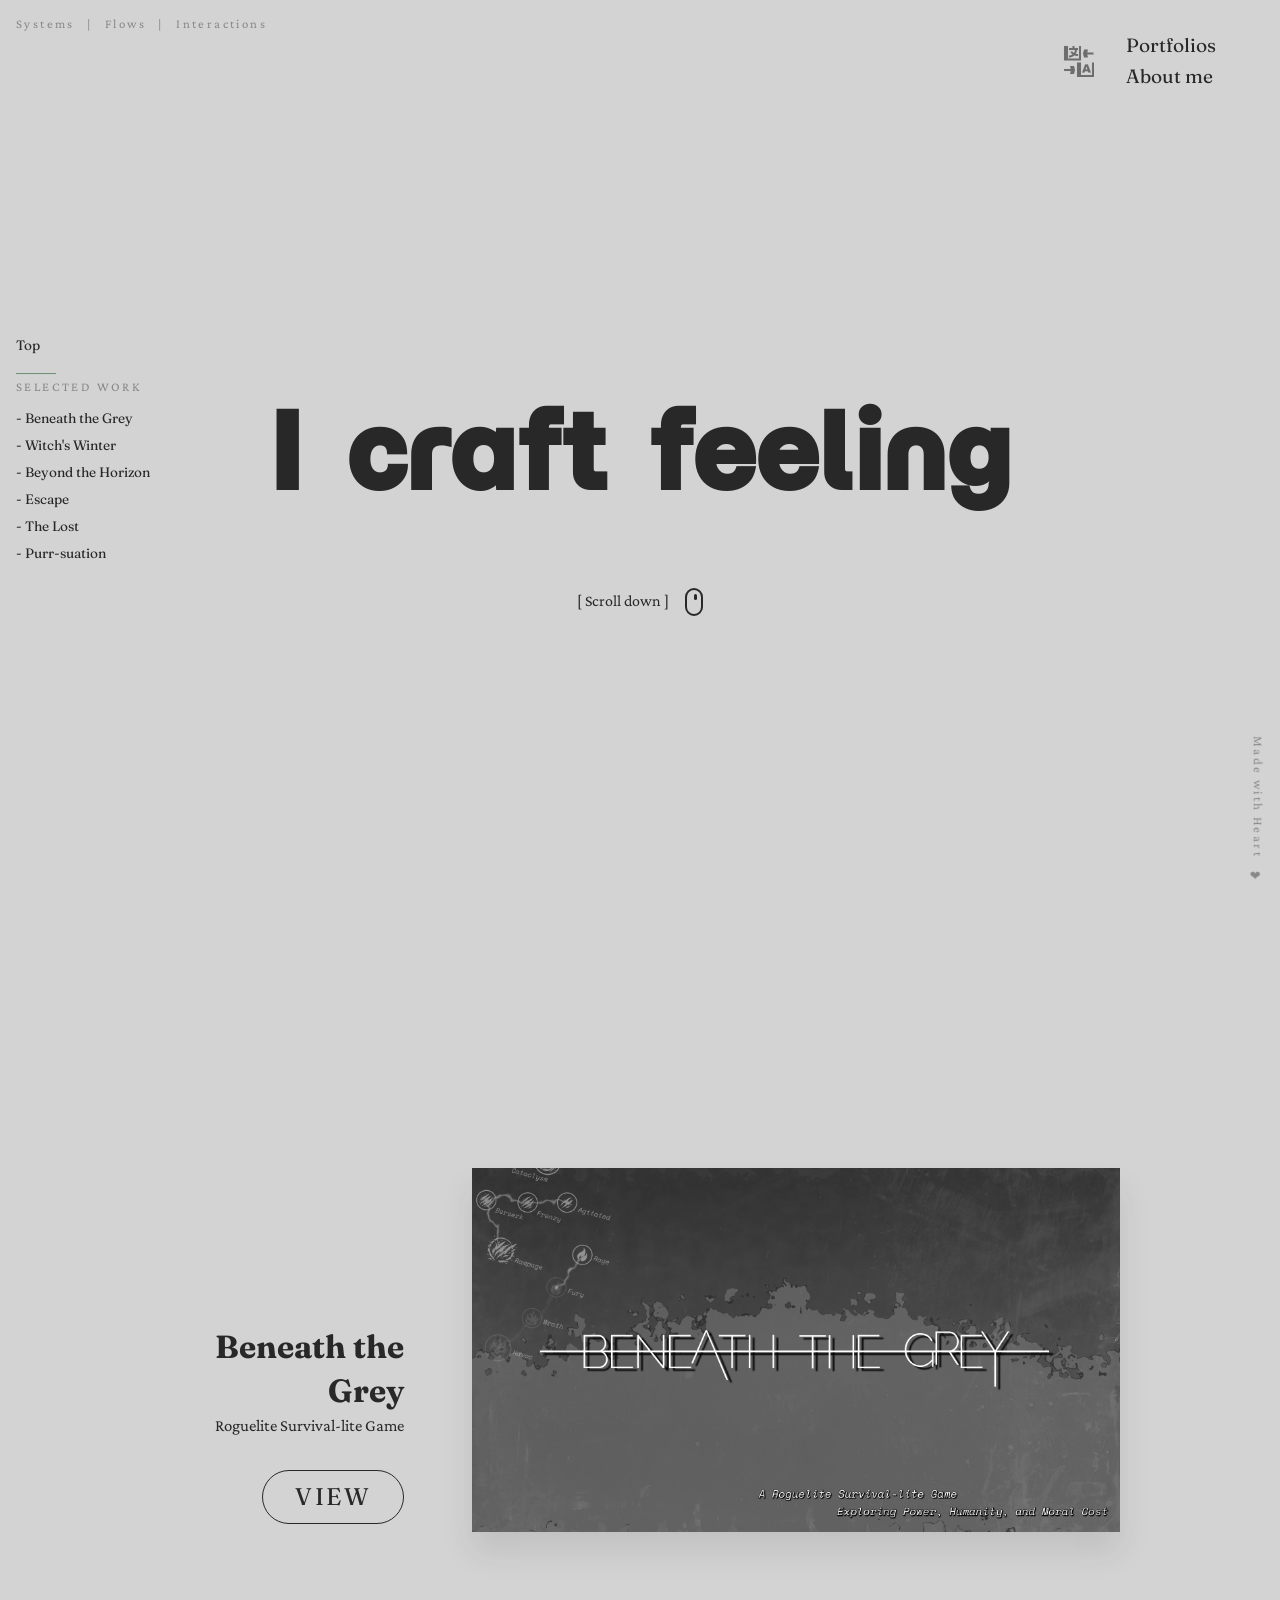
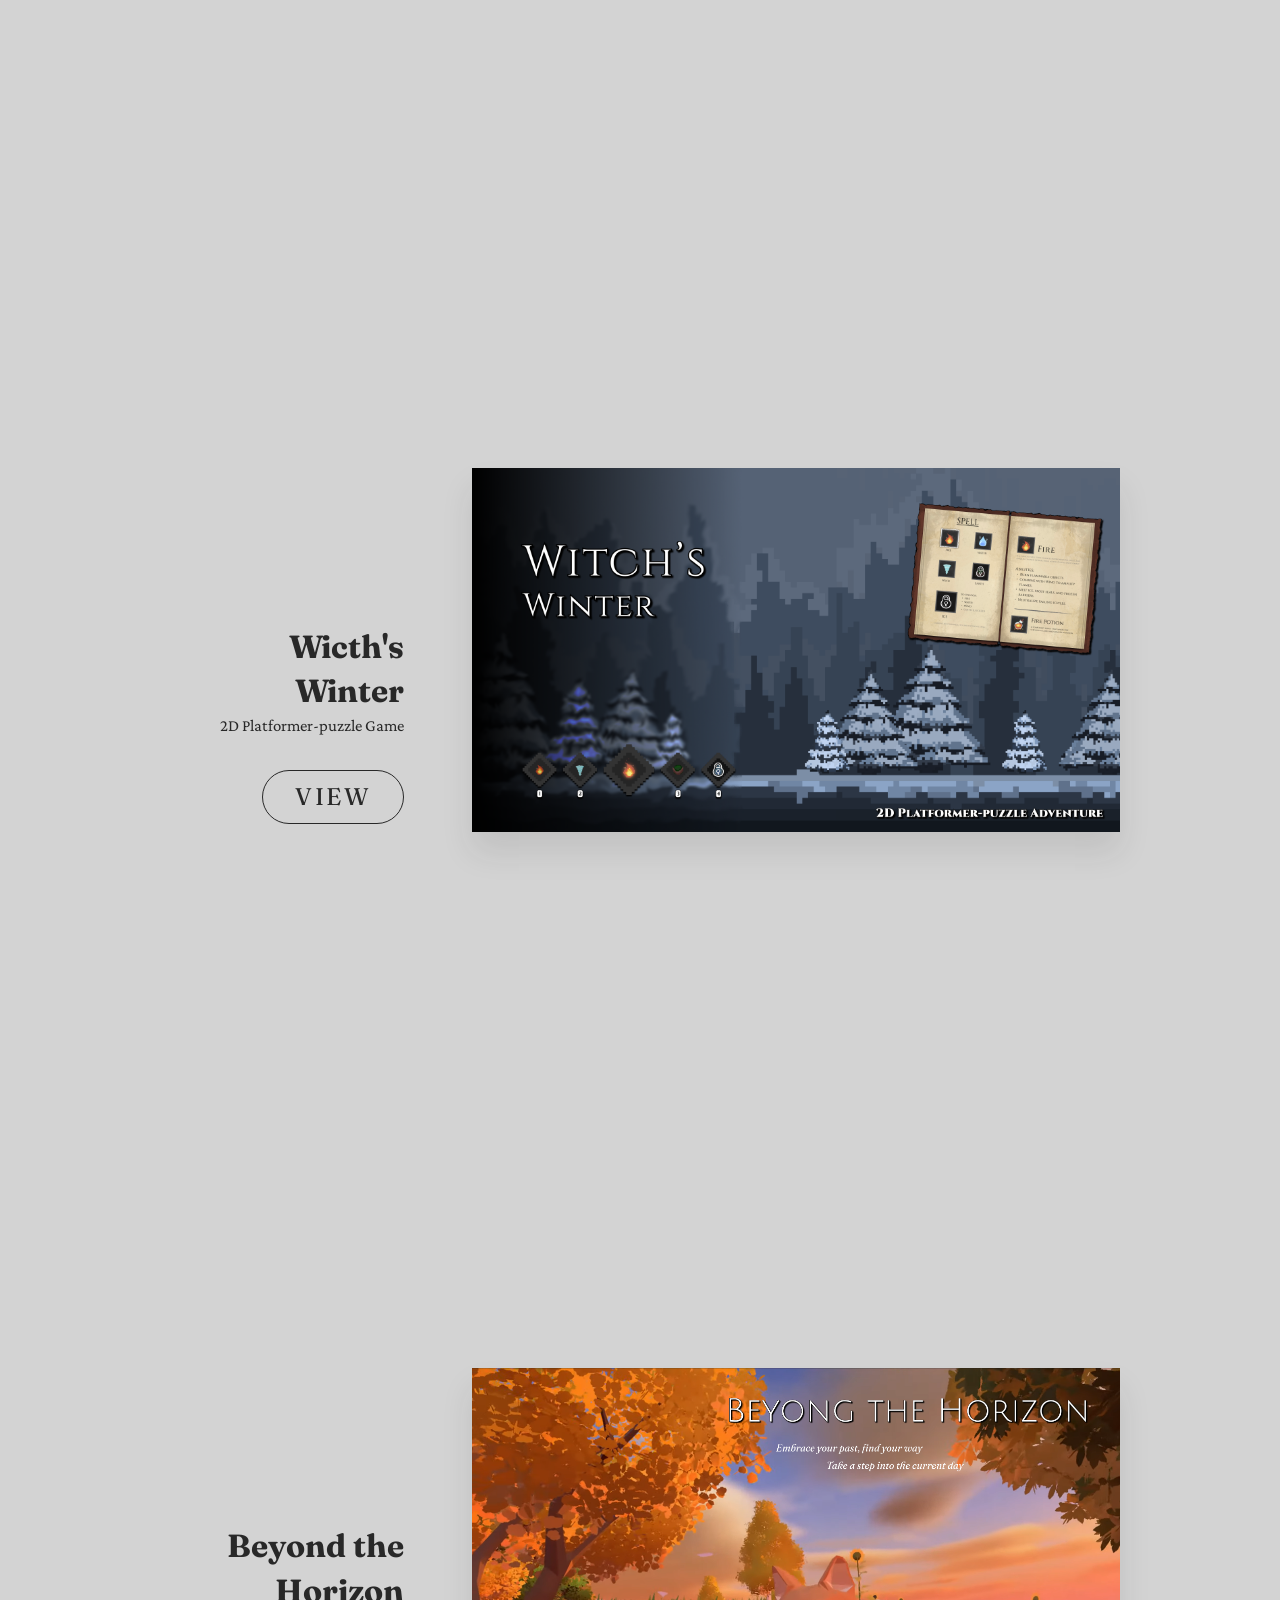
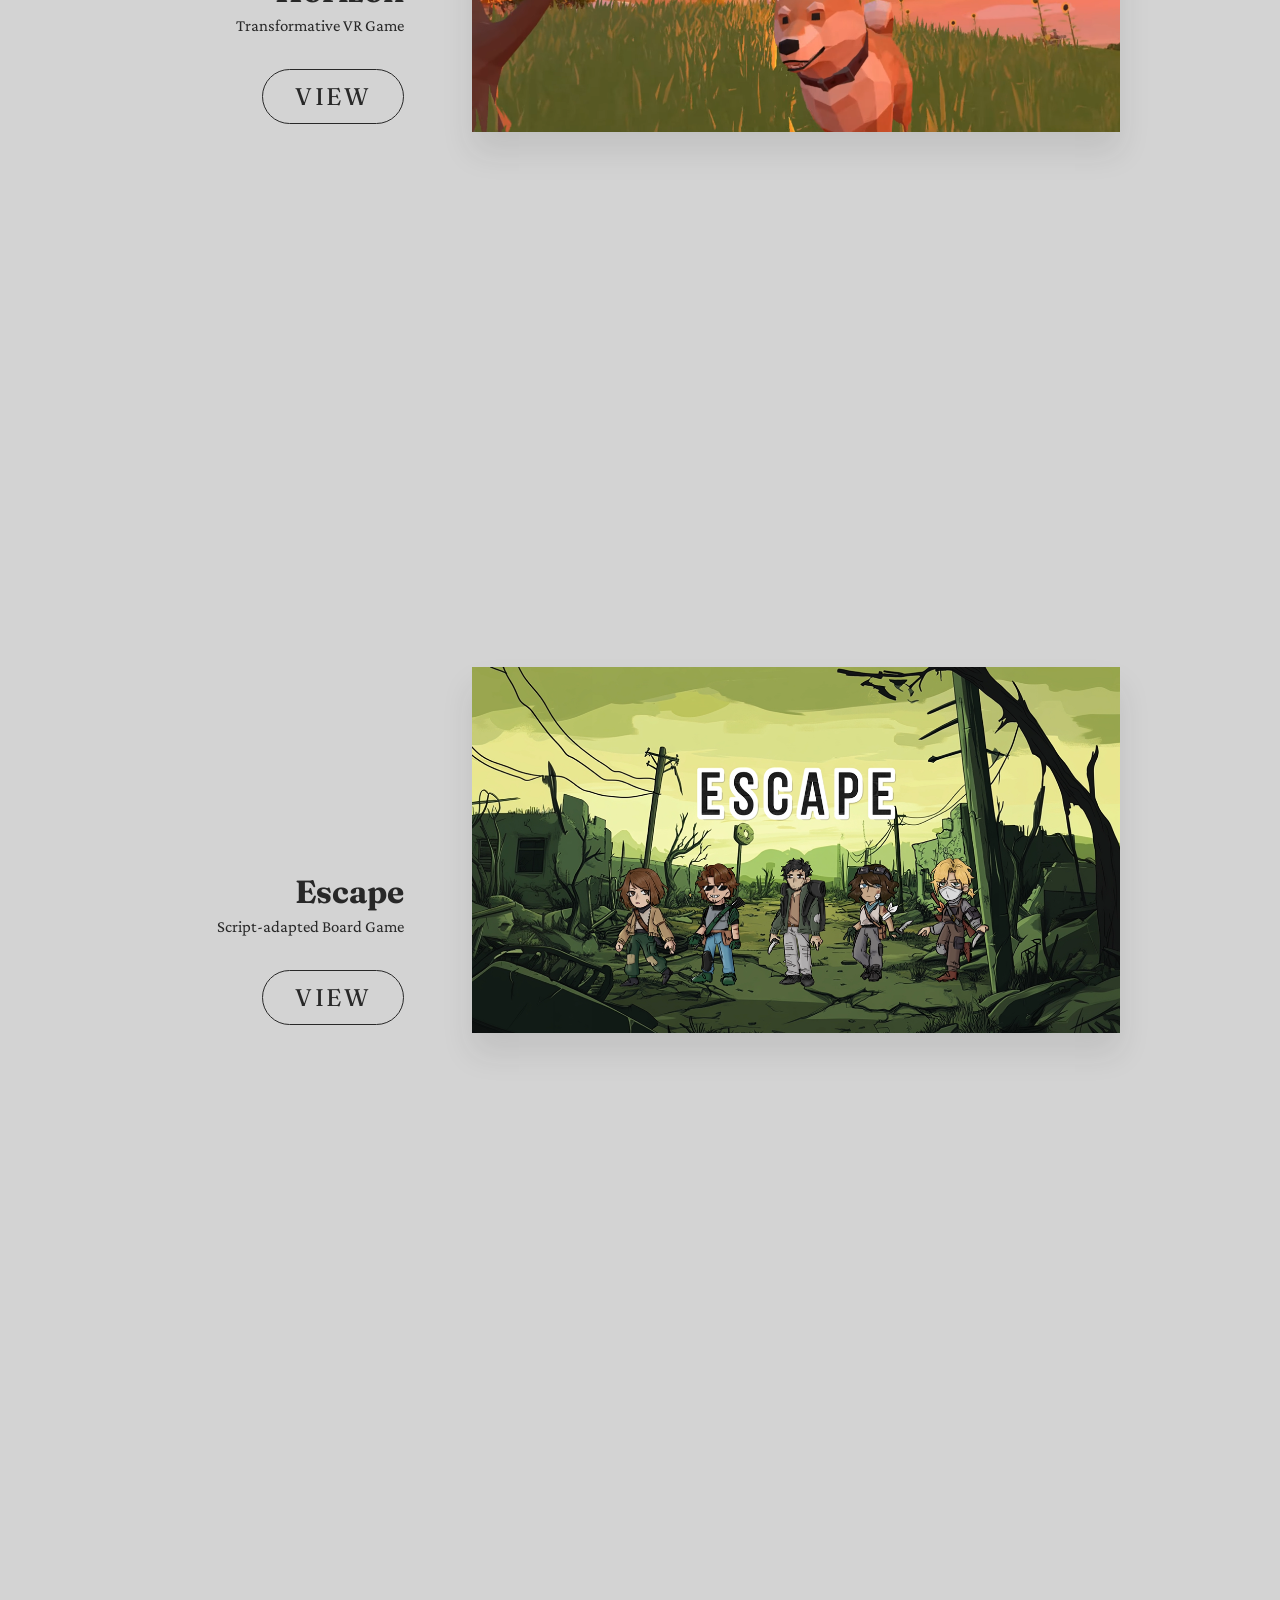
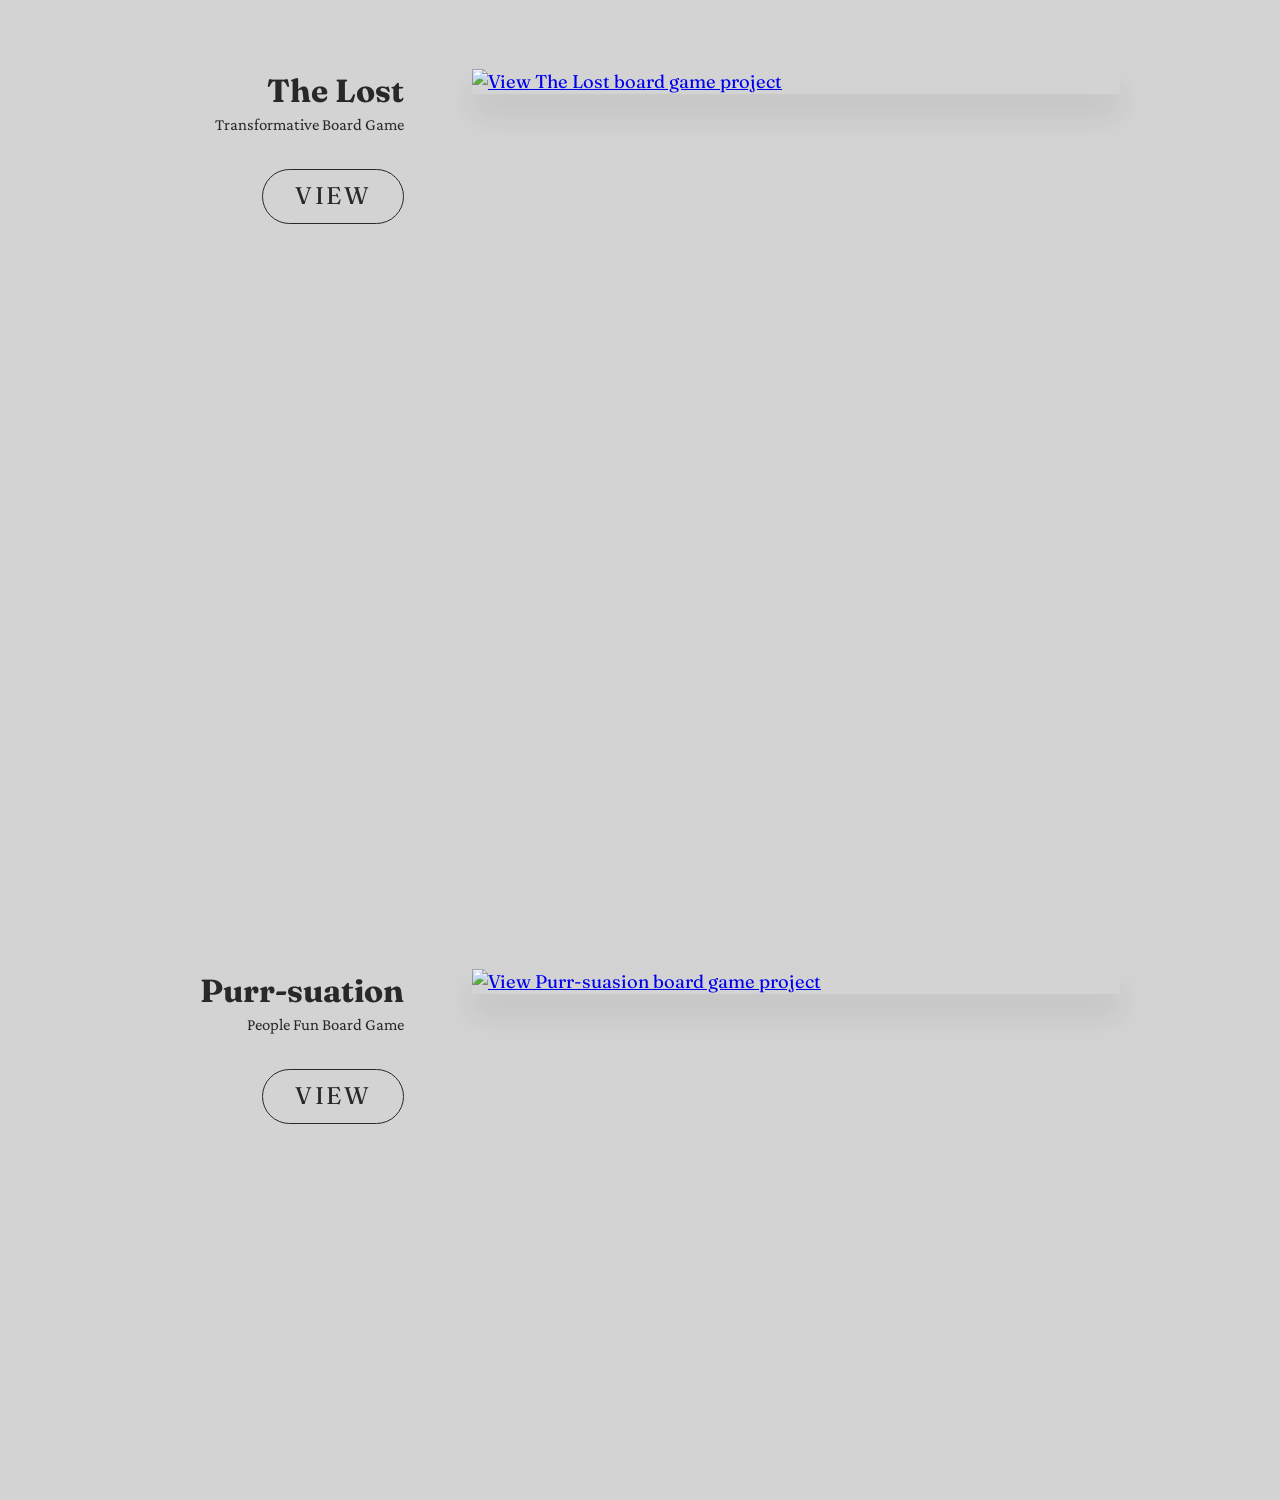
==== index.html @ 8ca98d19 "adding portfolio" ====
<!DOCTYPE html>
<html lang="en" data-lang="en">

    <head>
    <meta charset="UTF-8">
    <meta name="viewport" content="width=device-width, initial-scale=1">

    <title>YUAN PORTFOLIO</title>

    <link rel="stylesheet" href="css/main.css">
    <link rel="stylesheet" href="css/grid.css">

    <script src="js/dropdown.js" defer></script>
    <script src="js/lang-toggle.js" defer></script>

    <link rel="preconnect" href="https://fonts.googleapis.com">
    <link rel="preconnect" href="https://fonts.gstatic.com" crossorigin>
    <link href="https://fonts.googleapis.com/css2?family=Crimson+Pro:ital,wght@0,200..900;1,200..900&family=Fraunces:ital,opsz,wght@0,9..144,100..900;1,9..144,100..900&family=Momo+Trust+Display&display=swap" rel="stylesheet">

    </head>


    <body>

        <header class="homeHeader">

            <nav class="homeNav">

                <button id="langToggle" class="langToggleBtn" type="button" aria-label="Switch language">
                    <img src="img/language.png" class="langIcon" width="64" height="64" alt="">
                </button>

                <a href="index.html" class="navButton1 nav-portfolio">
                    <span class="static lang-en">Portfolios</span>
                    <span class="static lang-zh">作品集</span>
                </a>

                <a href="about.html" class="navButton1 nav-about">
                    <span class="static lang-en">About me</span>
                    <span class="static lang-zh">看看我</span>
                </a>

            </nav>

            <div class="myFocus">
                <p>
                    <span class="focus">Systems</span> 
                    <span>|</span>
                    <span class="focus">Flows</span> 
                    <span>|</span>
                    <span class="focus">Interactions</span> 
                </p>
            </div>

            <div class="myList" id="menu">

                <a href="#top" class="navButton2">
                    <p class="listTitle">
                        <span class="lang-en">Top</span>
                        <span class="lang-zh">顶部</span>
                    </p>
                </a>

                <p class="listLabel">
                    <span class="lang-en">SELECTED WORK</span>
                    <span class="lang-zh">精选作品</span>
                </p>

                <a href="#projectSix" class="navButton2">
                    <p class="listTitle">
                        <span class="lang-en">- Beneath the Grey</span> 
                        <span class="lang-zh">- 灰潮之下</span> 
                    </p>
                </a>

                <a href="#projectFive" class="navButton2">
                    <p class="listTitle">
                        <span class="lang-en">- Witch's Winter</span>  
                        <span class="lang-zh">- 冬境魔女</span>  
                    </p>
                </a>

                <a href="#projectFour" class="navButton2">
                    <p class="listTitle">
                        <span class="lang-en">- Beyond the Horizon</span>  
                        <span class="lang-zh">- 去向远方</span>  
                    </p>
                </a>

                <a href="#projectThree" class="navButton2">
                    <p class="listTitle">
                        <span class="lang-en">- Escape</span>  
                        <span class="lang-zh">- 逃离</span>  
                    </p>
                </a>

                <a href="#projectTwo" class="navButton2">
                    <p class="listTitle">
                        <span class="lang-en">- The Lost</span>  
                        <span class="lang-zh">- 迷途</span>  
                    </p>
                </a>

                <a href="#projectOne" class="navButton2">
                    <p class="listTitle">
                        <span class="lang-en">- Purr-suation</span>  
                        <span class="lang-zh">- 喵言巧语</span>  
                    </p>
                </a>
 
            </div>

            <div class="myHeart">
                <p>
                    <span class="heartText">Made with Heart</span>
                    <span class="heartIcon">❤</span>
                </p>
            </div>

        </header>



        <main>

            <section class="hero" id="top">
                <!-- W3S – Non-breaking Space reference:
                     https://www.w3schools.com/html/html_entities.asp -->

                <h1 class="heroTitle lang-en"><span>I</span><span>&nbsp;</span><span>&nbsp;</span><span>c</span><span>r</span><span>a</span><span>f</span><span>t</span><span>&nbsp;</span><span>&nbsp;</span><span>f</span><span>e</span><span>e</span><span>l</span><span>i</span><span>n</span><span>g</span></h1>

                <h1 class="heroTitle lang-zh"><span>塑</span><span>造</span><span>体</span><span>验</span></h1>

                <div class="scrollHint">
                    <span>
                        <span class="lang-en">[ Scroll down ]</span>
                        <span class="lang-zh">[ 向下滚动 ]</span>
                    </span>
                    <div class="mouseIcon">
                        <span class="mouseWheel"></span>
                    </div>
                    
                </div>

            </section>

            <section class="project grid" id="projectSix">
                <div class="projectDes">
                    <h2 class="projectTitle">
                        <span class="lang-en">Beneath the Grey</span>
                        <span class="lang-zh">灰潮之下</span> 
                    </h2>

                    <p>
                        <span class="lang-en">Roguelite Survival-lite Game</span>
                        <span class="lang-zh">Roguelite 生存游戏</span>
                    </p>

                    <a href="beneath-the-grey.html" class="projectButton">
                        <span class="projectBtn-text">VIEW</span>
                    </a>
                </div>

                <div>
                    <a href="beneath-the-grey.html" class="imageCursor">
                        <img src="img/499/499Cover.png" alt="View Beneath the Grey project" class="gameImage">
                    </a>
                </div>
            </section>

            <section class="project grid" id="projectFive">
                <div class="projectDes">
                    <h2 class="projectTitle">
                        <span class="lang-en">Wicth's Winter</span>
                        <span class="lang-zh">冬境魔女</span> 
                    </h2>

                    <p>
                        <span class="lang-en">2D Platformer-puzzle Game</span>
                        <span class="lang-zh">2D 平台解谜游戏</span>
                    </p>

                    <a href="witch's-winter.html" class="projectButton">
                        <span class="projectBtn-text">VIEW</span>
                    </a>
                </div>

                <div>
                    <a href="witch's-winter.html" class="imageCursor">
                        <img src="img/410/410Cover.png" alt="View Wicth's Winter project" class="gameImage">
                    </a>
                </div>
            </section>

            <section class="project grid" id="projectFour">
                <div class="projectDes">
                    <h2 class="projectTitle">
                        <span class="lang-en">Beyond the Horizon</span>
                        <span class="lang-zh">去向远方</span> 
                    </h2>

                    <p>
                        <span class="lang-en">Transformative VR Game</span>
                        <span class="lang-zh">Transformative VR 游戏</span>
                    </p>

                    <a href="beyond-the-horizon.html" class="projectButton">
                        <span class="projectBtn-text">VIEW</span>
                    </a>
                </div>

                <div>
                    <a href="beyond-the-horizon.html" class="imageCursor">
                        <img src="img/445/445Cover.png" alt="View Beyond the Horizon VR game project" class="gameImage">
                    </a>
                </div>
            </section>

            <section class="project grid" id="projectThree">
                <div class="projectDes">

                    <h2 class="projectTitle">
                        <span class="lang-en">Escape</span>
                        <span class="lang-zh">逃离</span> 
                    </h2>

                    <p>
                        <span class="lang-en">Script-adapted Board Game</span>
                        <span class="lang-zh">剧本改编桌游</span>
                    </p>

                    <a href="escape.html" class="projectButton">
                        <span class="projectBtn-text">VIEW</span>
                    </a>
                </div>

                <div>
                    <a href="escape.html" class="imageCursor">
                        <img src="img/313/313Cover.png" alt="View Escape board game project" class="gameImage">
                    </a>
                </div>
            </section>

            <section class="project grid" id="projectTwo">
                <div class="projectDes">

                    <h2 class="projectTitle">
                        <span class="lang-en">The Lost</span>
                        <span class="lang-zh">迷途</span> 
                    </h2>

                    <p>
                        <span class="lang-en">Transformative Board Game</span>
                        <span class="lang-zh">Transformative 桌游</span>
                    </p>

                    <a href="the-lost.html" class="projectButton">
                        <span class="projectBtn-text">VIEW</span>
                    </a>
                </div>

                <div>
                    <a href="the-lost.html" class="imageCursor">
                        <img src="img/312/TLcover.png" alt="View The Lost board game project" class="gameImage">
                    </a>
                </div>
            </section>

            <section class="project grid" id="projectOne">
                <div class="projectDes">

                    <h2 class="projectTitle">
                        <span class="lang-en">Purr-suation</span>
                        <span class="lang-zh">喵言巧语</span> 
                    </h2>

                    <p>
                        <span class="lang-en">People Fun Board Game</span>
                        <span class="lang-zh">People Fun 桌游</span>
                    </p>

                    <a href="purr-suation.html" class="projectButton">
                        <span class="projectBtn-text">VIEW</span>
                    </a>
                </div>

                <div>
                    <a href="purr-suation.html" class="imageCursor">
                        <img src="img/312/312cover.png" alt="View Purr-suasion board game project" class="gameImage">
                    </a>
                </div>
            </section>
    
        </main>

    </body>
</html>
---- css/main.css ----
* {
  box-sizing: border-box;
  margin: 0;
  padding: 0;
}

a:focus {
  outline: 2px solid #282828;
  outline-offset: 4px;
  border-radius: 99px;
}

a:focus img {
  opacity: 0.8;
  outline: 2px solid #282828;
  outline-offset: 4px;
}

/* MDN – scroll-snap-type reference:
   https://developer.mozilla.org/en-US/docs/Web/CSS/Reference/Properties/scroll-snap-type */
html {
  scroll-snap-type: y mandatory;
  scroll-behavior: smooth;
}

body {
  background-color: #D3D3D3;
  font-family: "Crimson Pro", "Georgia", serif;
  color: #282828;
  font-size: 1.15rem;
  line-height: 1.4;
}

h1 {
  font-family: "Momo Trust Display", system-ui, sans-serif;
}

h2, h3, h4, a {
  font-family: "Fraunces", "Times New Roman", serif;
}

/* ---------- Language toggle ---------- */
html[data-lang="en"] .lang-zh { display: none !important; }
html[data-lang="zh"] .lang-en { display: none !important; }

/* language icon button (top-right) */
.langToggleBtn {
  /* grid-column: 2; */
  grid-row: 1 / span 2;
  align-self: center;

  background: transparent;
  border: 0;
  padding: 0;
  margin: 0;
  cursor: pointer;
}

.langIcon {
  width: 32px;
  height: auto;
  display: block;
  opacity: 0.6;
  transition-duration: 0.4s;
}

.langToggleBtn:hover .langIcon {
  opacity: 1;
}

.langToggleBtn:focus-visible {
  outline: 2px solid #282828;
  outline-offset: 8px;
  border-radius: 99px;
}



/* header */

.homeHeader {
  position: relative;
  z-index: 1;
}

.homeNav {
  display: grid;
  grid-template-columns: auto auto;
  column-gap: 2rem;
  row-gap: 0.25rem;
  
  position: absolute;
  top: 2rem;
  right: 4rem;
}

.navButton1 {
  display: block;
  position: relative;

  text-decoration: none;
  color: #282828;
  overflow: hidden;
}

.static {
  display: block;
  font-size: 1.2rem;
  transition-duration: 0.4s;
}

.navButton2 {
  display: block;
  position: relative;
  text-decoration: none;
  color: #282828;
  padding-right: 1rem;
}

/* Pseudo-element references:
   MDN – ::before
   https://developer.mozilla.org/en-US/docs/Web/CSS/Reference/Selectors/::before

   MDN – ::after
   https://developer.mozilla.org/en-US/docs/Web/CSS/Reference/Selectors/::after
*/
.nav-portfolio::after {
  content: "Portfolios";
  position: absolute;
  font-size: 1.2rem;
  color: #282828;
  transition-duration: 0.4s;
}

.nav-about::after {
  content: "About me";
  position: absolute;
  font-size: 1.2rem;
  color: #282828;
  transition-duration: 0.4s;
}

html[data-lang="zh"] .nav-portfolio::after { content: "作品集"; }
html[data-lang="zh"] .nav-about::after { content: "看看我"; }

.navButton1:hover .static {
  transform: translateY(-100%);
}

.navButton1:hover::after {
  transform: translateY(-100%);
}

.navButton2::before {
  content: "";
  position: absolute;
  top: 50%;
  right: 0;
  width: 0.5rem;
  height: 0.5rem;
  background-color: #282828;
  transform-origin: center;
  transform: scale(0);
  transform: translateY(-50%) scale(0) rotate(0deg);
  transition-duration: 0.4s;
}

.navButton2:hover {
  opacity: 0.5;
}

.navButton2:hover::before {
  transform: translateY(-50%) scale(1) rotate(315deg);
}

.myFocus {
  position: fixed;
  font-size: 0.8rem;
  top: 1rem;
  left: 0.5rem;
  letter-spacing: 0.15rem;
  color: #888888;
}

.focus {
  display: inline-block;
  margin: 0 0.5rem;
}

.myHeart {
  position: fixed;
  font-size: 0.8rem;
  transform-origin: right bottom;
  transform: rotate(90deg);
  right: 2rem;
  bottom: 1rem;
  letter-spacing: 0.15rem;
  color: #888888;
}

.myHeart span {
  display: inline-block; 
}

.heartIcon {
  margin-left: 0.5rem;
  transform: rotate(-90deg);
}

.myList {
  position: fixed;
  left: 1rem;
  top: 50%;
  transform: translateY(-50%);
  display: flex;
  flex-direction: column;
  align-items: flex-start;
  gap: 0.5rem;
}

.listTitle {
  font-size: 0.85rem;
}

.listLabel {
  position: relative;
  margin-top: 1rem;
  margin-bottom: 0.25rem;
  font-size: 0.8rem;
  letter-spacing: 0.15rem;
  color: #888888;
}

.listLabel::before {
  content: "";
  position: absolute;
  top: 0;
  left: 0;
  width: 2.5rem;
  height: 1px;
  background-color: #6a8e74;
  transform: translateY(-0.4rem);

  animation-name: lineMove;
  animation-duration: 5s;
  animation-timing-function: ease-in-out;
  animation-iteration-count: infinite;
}

@keyframes lineMove {
  0% {
    width: 2.5rem;
  }

  50% {
    width: 5rem;
  }

  100% {
    width: 2.5rem;
  }
}

/* header */



/* section */

main {
  display: block;
  padding-inline: 10rem;
}

.hero, .project, .aboutMe {
  min-height: 100vh;
  scroll-snap-align: start;
  
  display: flex; 
  flex-direction: column;
  justify-content: center;
}

/* section */



/* top */

.heroTitle {
  font-family: "Momo Trust Display", sans-serif;
  text-align: center;
  font-size: 8vw;
  margin-top: 6rem;
  margin-bottom: 4rem;
  white-space: nowrap;
  cursor: default;
}

.heroTitle span {
  display: inline-block;
  transition-duration: 0.4s;
}

.heroTitle span:hover {
  transform: translateY(-1rem);
}

.scrollHint {
  display: flex;
  align-items: center;
  justify-content: center;
  gap: 1rem;
  font-size: 1rem;
}

.mouseIcon {
  width: 18px;
  height: 28px;
  border-radius: 100px;
  border: 2px solid #282828;
  position: relative;
}

.mouseWheel {
  position: absolute;
  left: 50%;
  top: 4px;
  width: 3px;
  height: 6px;
  border-radius: 100px;
  background: #282828;

  animation-name: wheelMove;
  animation-duration: 1.2s;
  animation-timing-function: ease-in-out;
  animation-iteration-count: infinite;
}


@keyframes wheelMove {
  0% {
    transform: translate(-50%, 0);
    opacity: 0;
  }
  30% {
    opacity: 1;
  }
  100% {
    transform: translate(-50%, 8px);
    opacity: 0;
  }
}

/* top */






/* portfolio */

.gameImage {
  transition-duration: 0.2s;
  box-shadow: 0 20px 30px rgba(40, 40, 40, 0.1);
}

.gameImage:hover {
  transform: scale(1.02);
  opacity: 0.8;
  box-shadow: 0 20px 30px rgba(40, 40, 40, 0.5);
}

/* MDN – cursor reference:
   https://developer.mozilla.org/en-US/docs/Web/CSS/Reference/Properties/cursor#url */
.imageCursor:hover {
  cursor: url("../img/view.png") 30 30, pointer;
}

.project h2 {
  font-size: 2rem;
}

.project p {
  font-size: 1.05rem;
}

.projectDes {
  text-align: end;
  align-self: end;
  margin-right: 0.25rem;
}

.gameImage {
  display: block;
  max-width: 100%;
  height: auto;
}

.projectButton {
  display: inline-block;
  align-items: center;
  justify-content: center;
  position: relative;
  padding: 0.6rem 2rem;
  margin-top: 2rem;
  border-radius: 99px;
  border: 1px solid #282828;
  font-size: 1.5rem;
  letter-spacing: 0.15rem;
  color: #282828;
  text-decoration: none;
  overflow: hidden;
}

.projectBtn-text {
  position: relative;
}

.projectButton::before {
  content: "";
  position: absolute;
  inset: 0;
  background-color: #282828;
  transform: scaleX(0);
  transform-origin: left;
  transition-duration: 0.4s;
}

.projectButton:hover::before, .projectButton:focus::before {
  transform: scaleX(1);
}

.projectButton:hover, .projectButton:focus {
  color: #D3D3D3;
  border-color: #282828;
}


/* portfolio */




/* about */

.aboutMe {
  max-width: 80rem;
  margin: 0 auto;
}

.aboutMe h2 {
  font-size: 3rem;
  margin-left: 6rem;
  margin-bottom: 4rem;
}

.aboutMe h3 {
  font-size: 1.6rem;
}

.aboutMe h4 {
  font-size: 1.2rem;
  margin: 1rem 0;
}

.aboutMe .courseWorkH4 {
  margin-top: 3rem;
  margin-bottom: 2rem;
}

.aboutMe h5 {
  font-size: 1.15rem;
}

.aboutMe p {
  font-size: 1.15rem;
  margin-top: 3rem;
  margin-bottom: 1rem;
}

.lineOne, .lineTwo {
  display: block;
  margin-bottom: 1rem;
}

.aboutMe .example {
  margin-top: 1rem;
}

.aboutMePhoto {
  display: block;
  max-width: 60%;
  height: auto;
}

.sfuLogo, .lilithLogo {
  display: block;
  width: 100px;
  height: auto;
}

.aboutMeSkill {
  display: block;
  height: 70px;
  width: auto;
}

.skill-item {
  display: block;
  justify-self: start;
}

.skill-item figcaption {
  margin-top: 1rem;
  font-size: 0.8rem;
  text-align: center;
}

ul {
  font-size: 1.05rem;
  margin-left: 1rem;
}

/* about */
---- css/grid.css ----
.grid {
    display: grid;
}

#menu-toggle {
    display: none; 
}

.aboutMe.grid {
    align-content: center;
    grid-template-columns: 1fr 1.1fr;
    column-gap: 4rem; 
}

.courseSort.grid {
    grid-template-columns: 1fr 1fr;
    gap: 2rem;
}

.project.grid {
    align-content: center;
    grid-template-columns: 1fr 3fr;
    column-gap: 4rem; 
    margin-left: 2rem;
}

.education-grid.grid, .experience-grid.grid {
    grid-template-columns: 2fr 1fr;
    gap: 1rem;
}

.skill-grid.grid {
    grid-template-columns: 1fr 1fr 1fr 1fr;
    gap: 2rem 3rem;
}

/* 1280px */
@media (width < 80rem) {

  .project.grid {
    grid-template-columns: 1fr;
  }

  .projectButton {
    margin-bottom: 1rem;
  }

  .aboutMe.grid {
    grid-template-columns: 1fr;
  }

  .aboutMeContent {
    margin-left: 6rem;
  }

  .project h2 {
    font-size: 1.6rem;
  }

  .project p {
    font-size: 0.95rem;
  }

  .projectButton {
    padding: 0.5rem 1.8rem;
    margin-top: 1.5rem;
    font-size: 1.1rem;
  }
  
}


/* 900px */
@media (width < 56.25rem) {

  .courseSort.grid {
    grid-template-columns: 1fr;
  }

  .projectDes {
    margin-right: 0.25rem;
  }

  .myList.hidden {
    display: none;
  }

  .myList {
    left: 0;
    width: 14rem;
    height: 100vh;
    padding: 0 2rem;
    background-color: #E4E7EC;
    justify-content: center;
    z-index: 10;
  }
  
  /* hamburger */
  #menu-toggle {
    display: block;
    position: fixed;
    left: 0.5rem;
    top: 50%;
    transform: translateY(-50%);
    width: 2rem;
    height: 2rem;
    border: none;
    background: transparent;
    cursor: pointer;
    font-size: 0;
    z-index: 2;
  }

  #menu-toggle::before, #menu-toggle::after {
    content: "";
    position: absolute;
    width: 1.5rem;
    height: 2px;
    background-color: #282828;
    transform-origin: center;
    transition-duration: 0.4s;
  }

  #menu-toggle::before {
    transform: translate(-50%, -5px);
  }

  #menu-toggle::after {
    transform: translate(-50%, 5px);
  }

  #menu-toggle[aria-expanded="true"] {
    margin-left: 14rem;
    background-color: #E4E7EC;
    border-radius: 99px;
  }

  #menu-toggle[aria-expanded="true"]::before {
    transform: translate(-50%, 0) rotate(45deg);
  }

  #menu-toggle[aria-expanded="true"]::after {
    transform: translate(-50%, 0) rotate(-45deg);
  }
  
  /* hamburger */


  main {
    padding-inline: 4rem;
  }

  .aboutMeContent {
    margin-left: 0rem;
  }

  .aboutMe h2 {
    font-size: 2.5rem;
    margin-left: 0;
    margin-bottom: 2rem;
  }

  .aboutMe h3 {
    font-size: 1.5rem;
  }

  .aboutMe h4 {
    font-size: 1.1rem;
    margin: 1rem 0;
  }

  .aboutMe h5 {
    font-size: 1.05rem;
  }

  .aboutMe p {
    font-size: 1.05rem;
    margin-top: 2rem;
    margin-bottom: 1rem;
  }

  ul {
    font-size: 0.9rem;
    margin-left: 1rem;
  }

  .myFocus {
    transform-origin: left bottom;
    transform: rotate(90deg);
    top: 0;
    left: 1rem;
  }

}

/* 650px */
@media (width < 40.625rem) {

  .aboutMe h2 {
    font-size: 2rem;
    margin-left: 0rem;
    margin-bottom: 2rem;
  }

  .aboutMe h3 {
    font-size: 1.2rem;
  }

  .aboutMe h4 {
    font-size: 1rem;
    margin: 1rem 0;
  }

  .aboutMe h5 {
    font-size: 0.95rem;
  }

  .aboutMe p {
    font-size: 0.95rem;
    margin: 1rem 0;
  }


  .project h2 {
    font-size: 1.4rem;
  }

  .project p {
    font-size: 0.85rem;
  }

  .projectButton {
    padding: 0.4rem 1.6rem;
    font-size: 0.8rem;
    margin-top: 1rem;
    margin-bottom: 0.5rem;
  }

  
}

/* 560px */
@media (width < 35rem) {

  .skill-grid.grid {
    grid-template-columns: 1fr 1fr;
    gap: 2rem;
  }

  .homeNav {
    right: 2rem;
  }


}
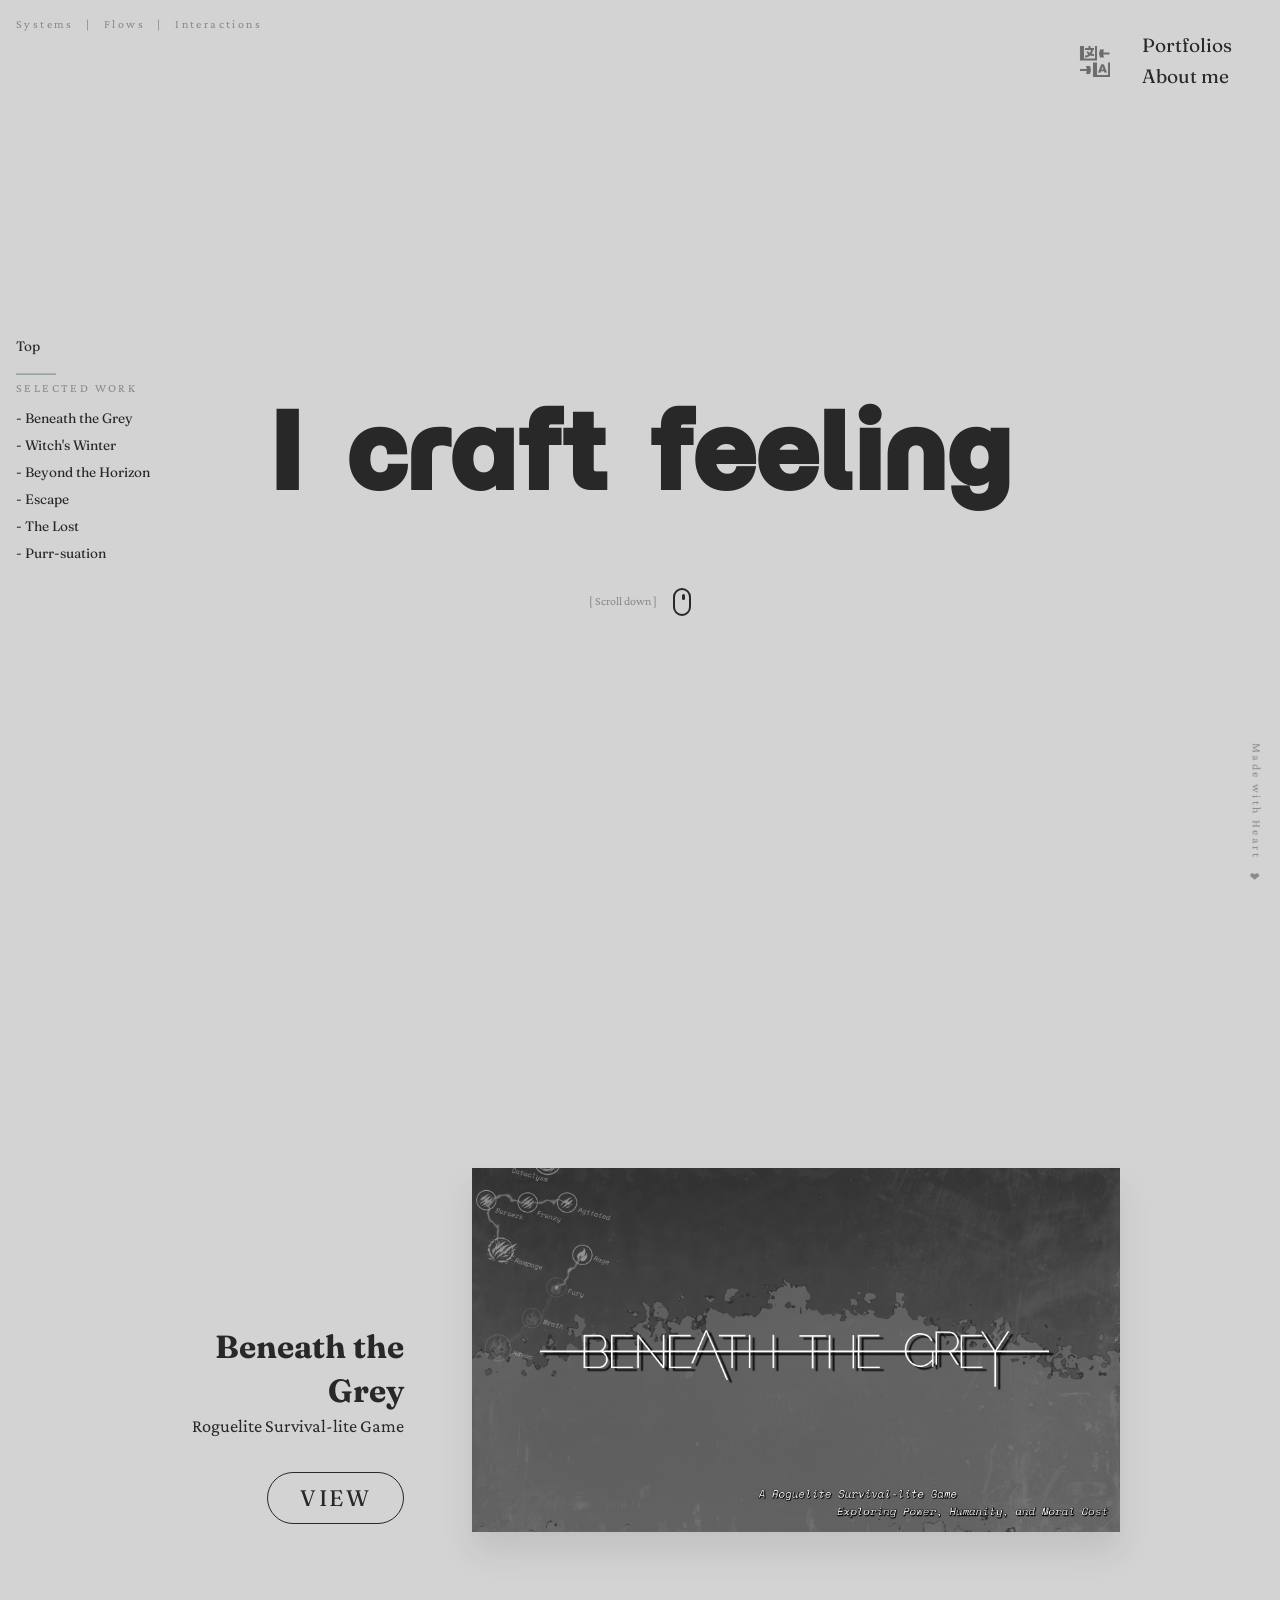
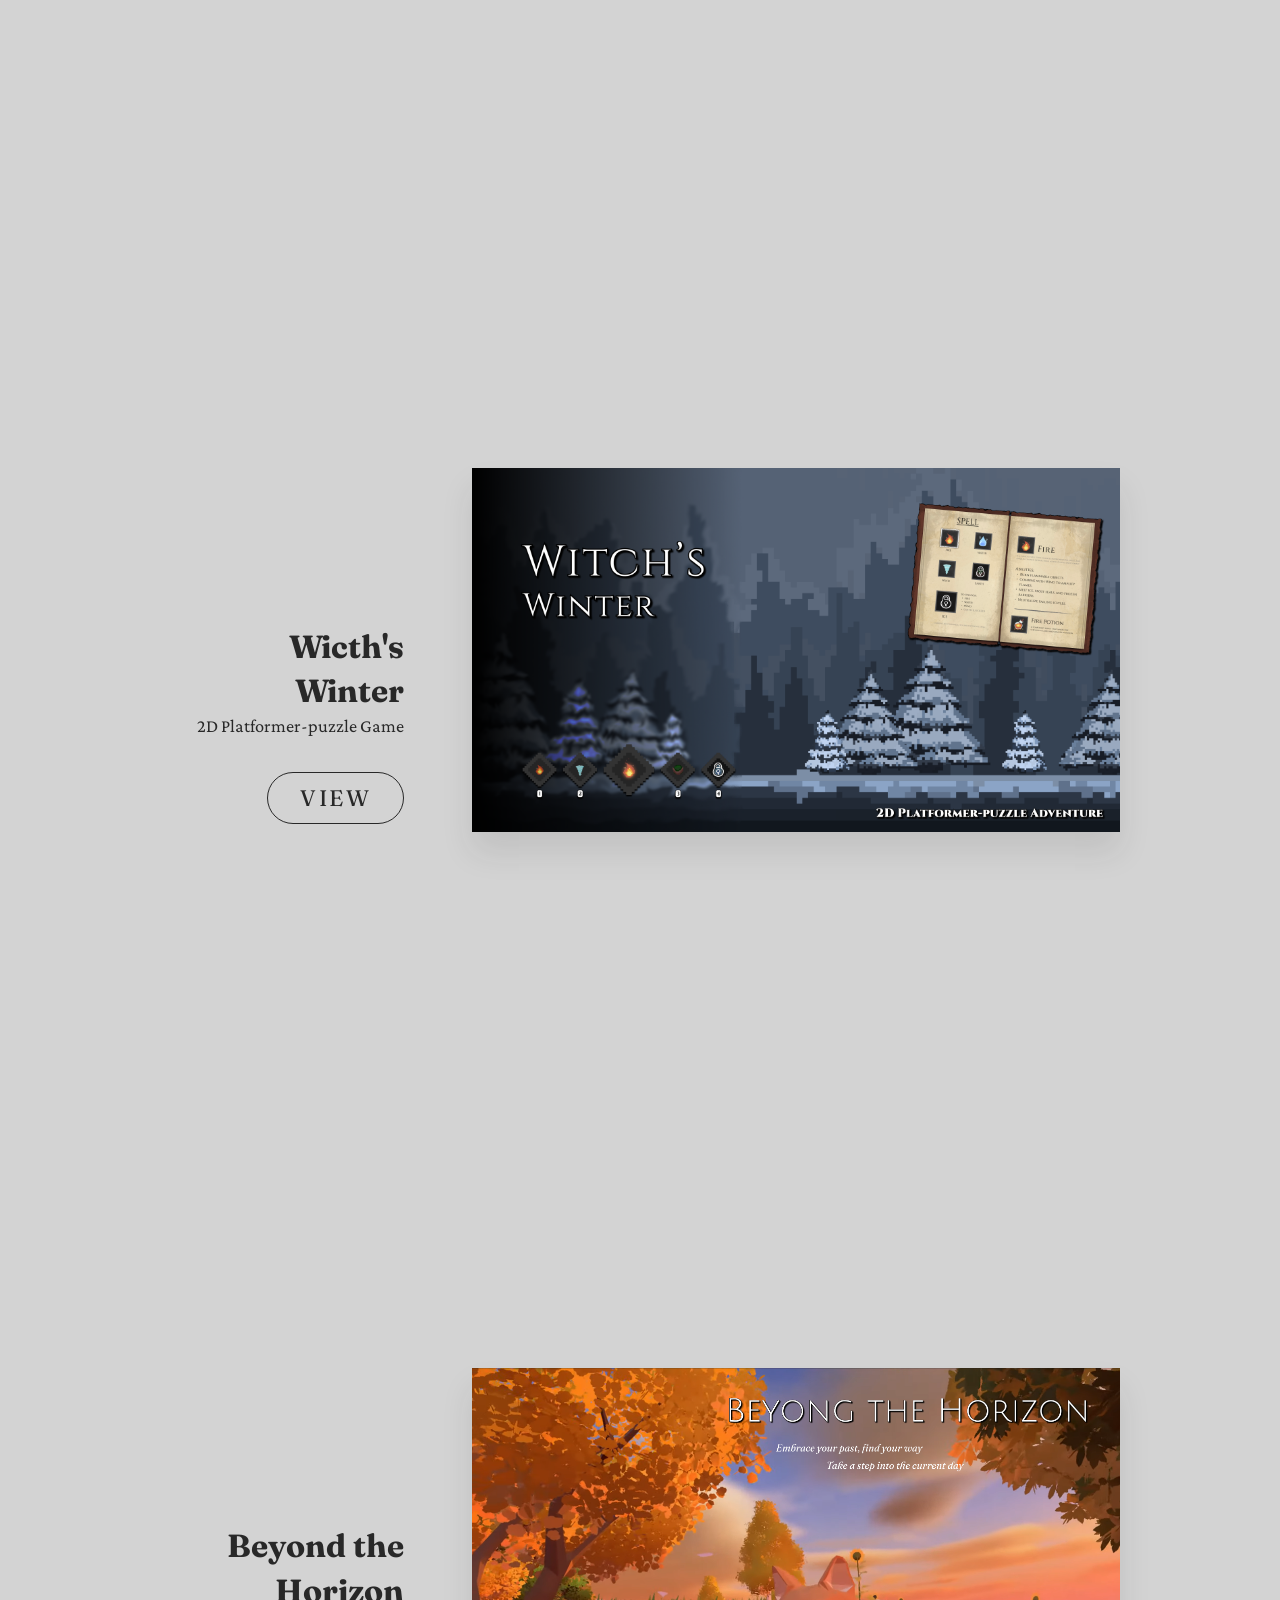
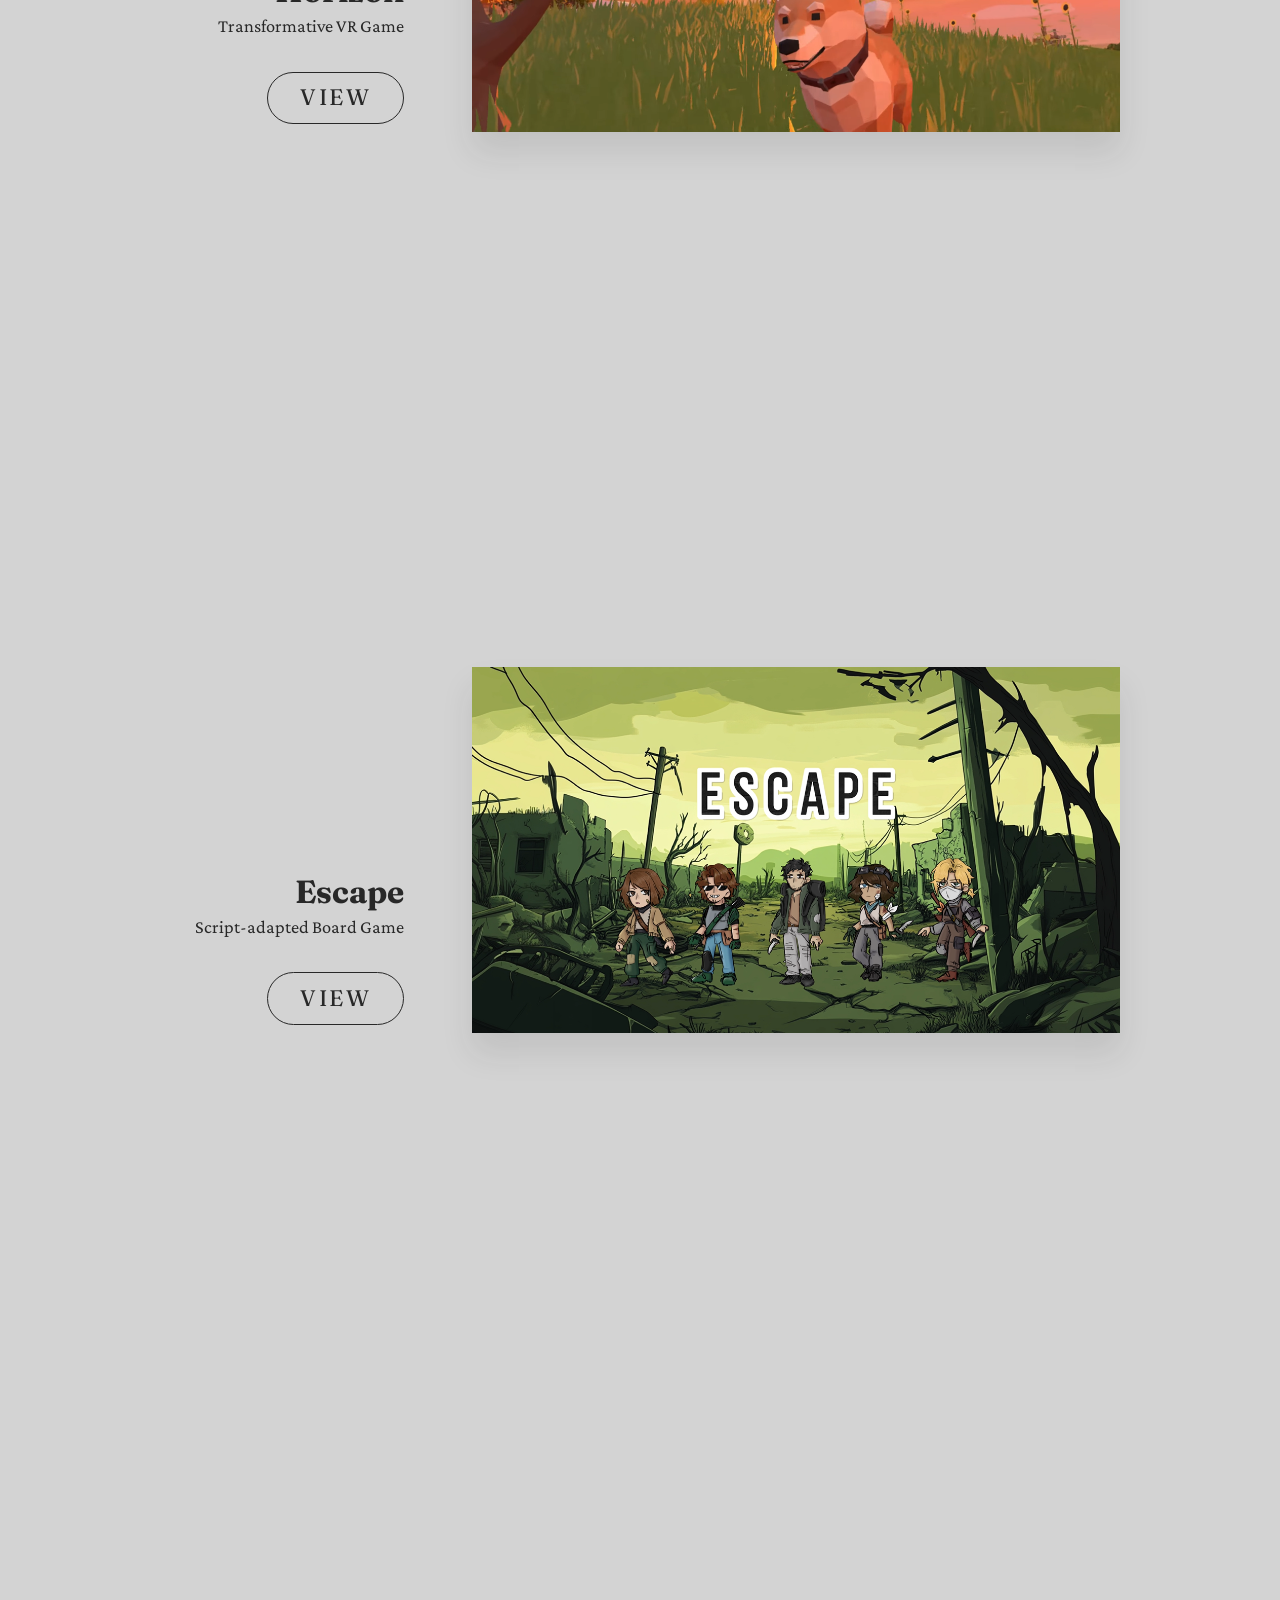
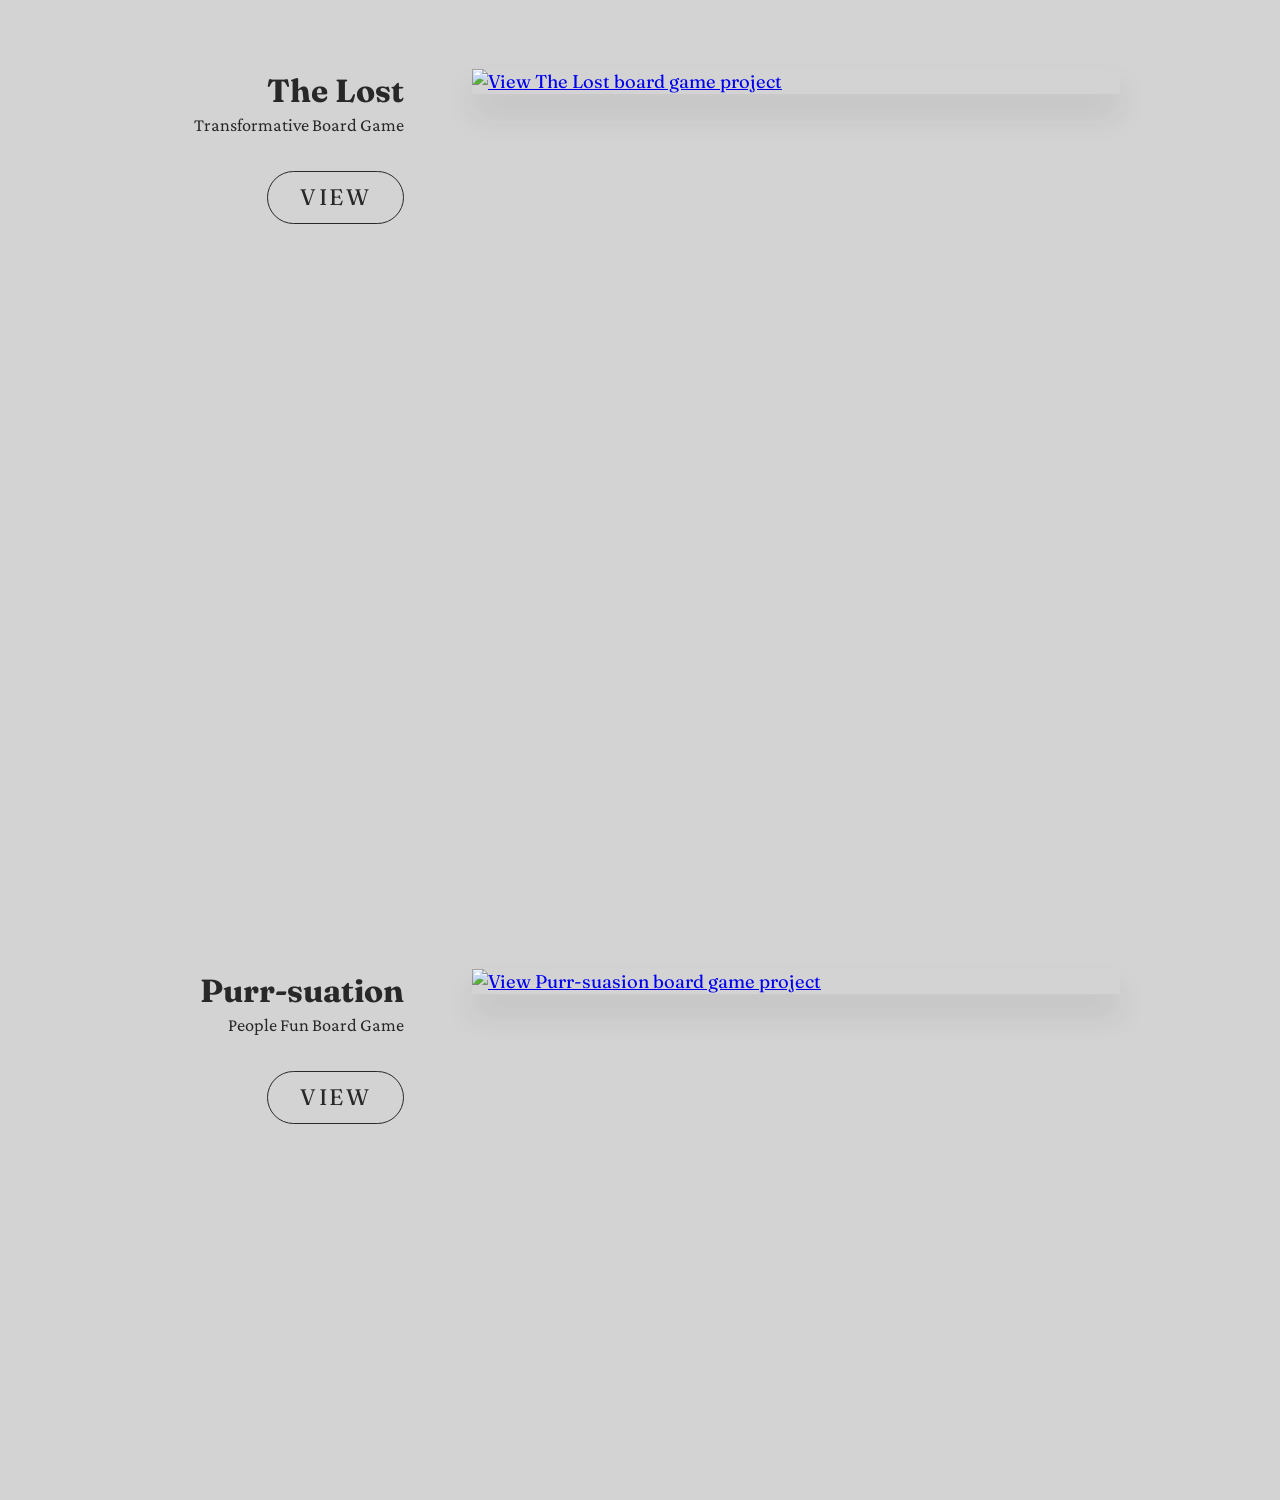
==== commit ef1b5cae: "updating some margin" ====
--- a/index.html
+++ b/index.html
@@ -129,7 +129,7 @@
 
                 <h1 class="heroTitle lang-en"><span>I</span><span>&nbsp;</span><span>&nbsp;</span><span>c</span><span>r</span><span>a</span><span>f</span><span>t</span><span>&nbsp;</span><span>&nbsp;</span><span>f</span><span>e</span><span>e</span><span>l</span><span>i</span><span>n</span><span>g</span></h1>
 
-                <h1 class="heroTitle lang-zh"><span>塑</span><span>造</span><span>体</span><span>验</span></h1>
+                <h1 class="heroTitle lang-zh"><span>体</span><span>验</span><span>工</span><span>坊</span></h1>
 
                 <div class="scrollHint">
                     <span>
--- a/css/main.css
+++ b/css/main.css
@@ -91,7 +91,7 @@
   
   position: absolute;
   top: 2rem;
-  right: 4rem;
+  right: 3rem;
 }
 
 .navButton1 {
@@ -175,7 +175,7 @@
 
 .myFocus {
   position: fixed;
-  font-size: 0.8rem;
+  font-size: 0.75rem;
   top: 1rem;
   left: 0.5rem;
   letter-spacing: 0.15rem;
@@ -189,7 +189,7 @@
 
 .myHeart {
   position: fixed;
-  font-size: 0.8rem;
+  font-size: 0.75rem;
   transform-origin: right bottom;
   transform: rotate(90deg);
   right: 2rem;
@@ -226,7 +226,7 @@
   position: relative;
   margin-top: 1rem;
   margin-bottom: 0.25rem;
-  font-size: 0.8rem;
+  font-size: 0.75rem;
   letter-spacing: 0.15rem;
   color: #888888;
 }
@@ -311,7 +311,8 @@
   align-items: center;
   justify-content: center;
   gap: 1rem;
-  font-size: 1rem;
+  font-size: 0.75rem;
+  color: #888888;
 }
 
 .mouseIcon {
@@ -382,10 +383,6 @@
   font-size: 2rem;
 }
 
-.project p {
-  font-size: 1.05rem;
-}
-
 .projectDes {
   text-align: end;
   align-self: end;
@@ -407,7 +404,7 @@
   margin-top: 2rem;
   border-radius: 99px;
   border: 1px solid #282828;
-  font-size: 1.5rem;
+  font-size: 1.4rem;
   letter-spacing: 0.15rem;
   color: #282828;
   text-decoration: none;
@@ -514,7 +511,7 @@
 
 .skill-item figcaption {
   margin-top: 1rem;
-  font-size: 0.8rem;
+  font-size: 0.95rem;
   text-align: center;
 }
 
--- a/css/grid.css
+++ b/css/grid.css
@@ -53,18 +53,10 @@
     margin-left: 6rem;
   }
 
-  .project h2 {
-    font-size: 1.6rem;
-  }
-
-  .project p {
-    font-size: 0.95rem;
-  }
-
   .projectButton {
     padding: 0.5rem 1.8rem;
     margin-top: 1.5rem;
-    font-size: 1.1rem;
+    font-size: 1.2rem;
   }
   
 }
@@ -180,7 +172,7 @@
   }
 
   ul {
-    font-size: 0.9rem;
+    font-size: 0.95rem;
     margin-left: 1rem;
   }
 
@@ -203,7 +195,7 @@
   }
 
   .aboutMe h3 {
-    font-size: 1.2rem;
+    font-size: 1.4rem;
   }
 
   .aboutMe h4 {
@@ -220,23 +212,26 @@
     margin: 1rem 0;
   }
 
+  ul {
+    font-size: 0.85rem;
+    margin-left: 1rem;
+  }
 
   .project h2 {
-    font-size: 1.4rem;
+    font-size: 1.6rem;
   }
 
   .project p {
-    font-size: 0.85rem;
+    font-size: 0.95rem;
   }
 
   .projectButton {
     padding: 0.4rem 1.6rem;
-    font-size: 0.8rem;
+    font-size: 1rem;
     margin-top: 1rem;
     margin-bottom: 0.5rem;
   }
 
-  
 }
 
 /* 560px */
@@ -247,14 +242,9 @@
     gap: 2rem;
   }
 
-  .homeNav {
-    right: 2rem;
-  }
-
-
-}
-
-
-
-
-
+}
+
+
+
+
+
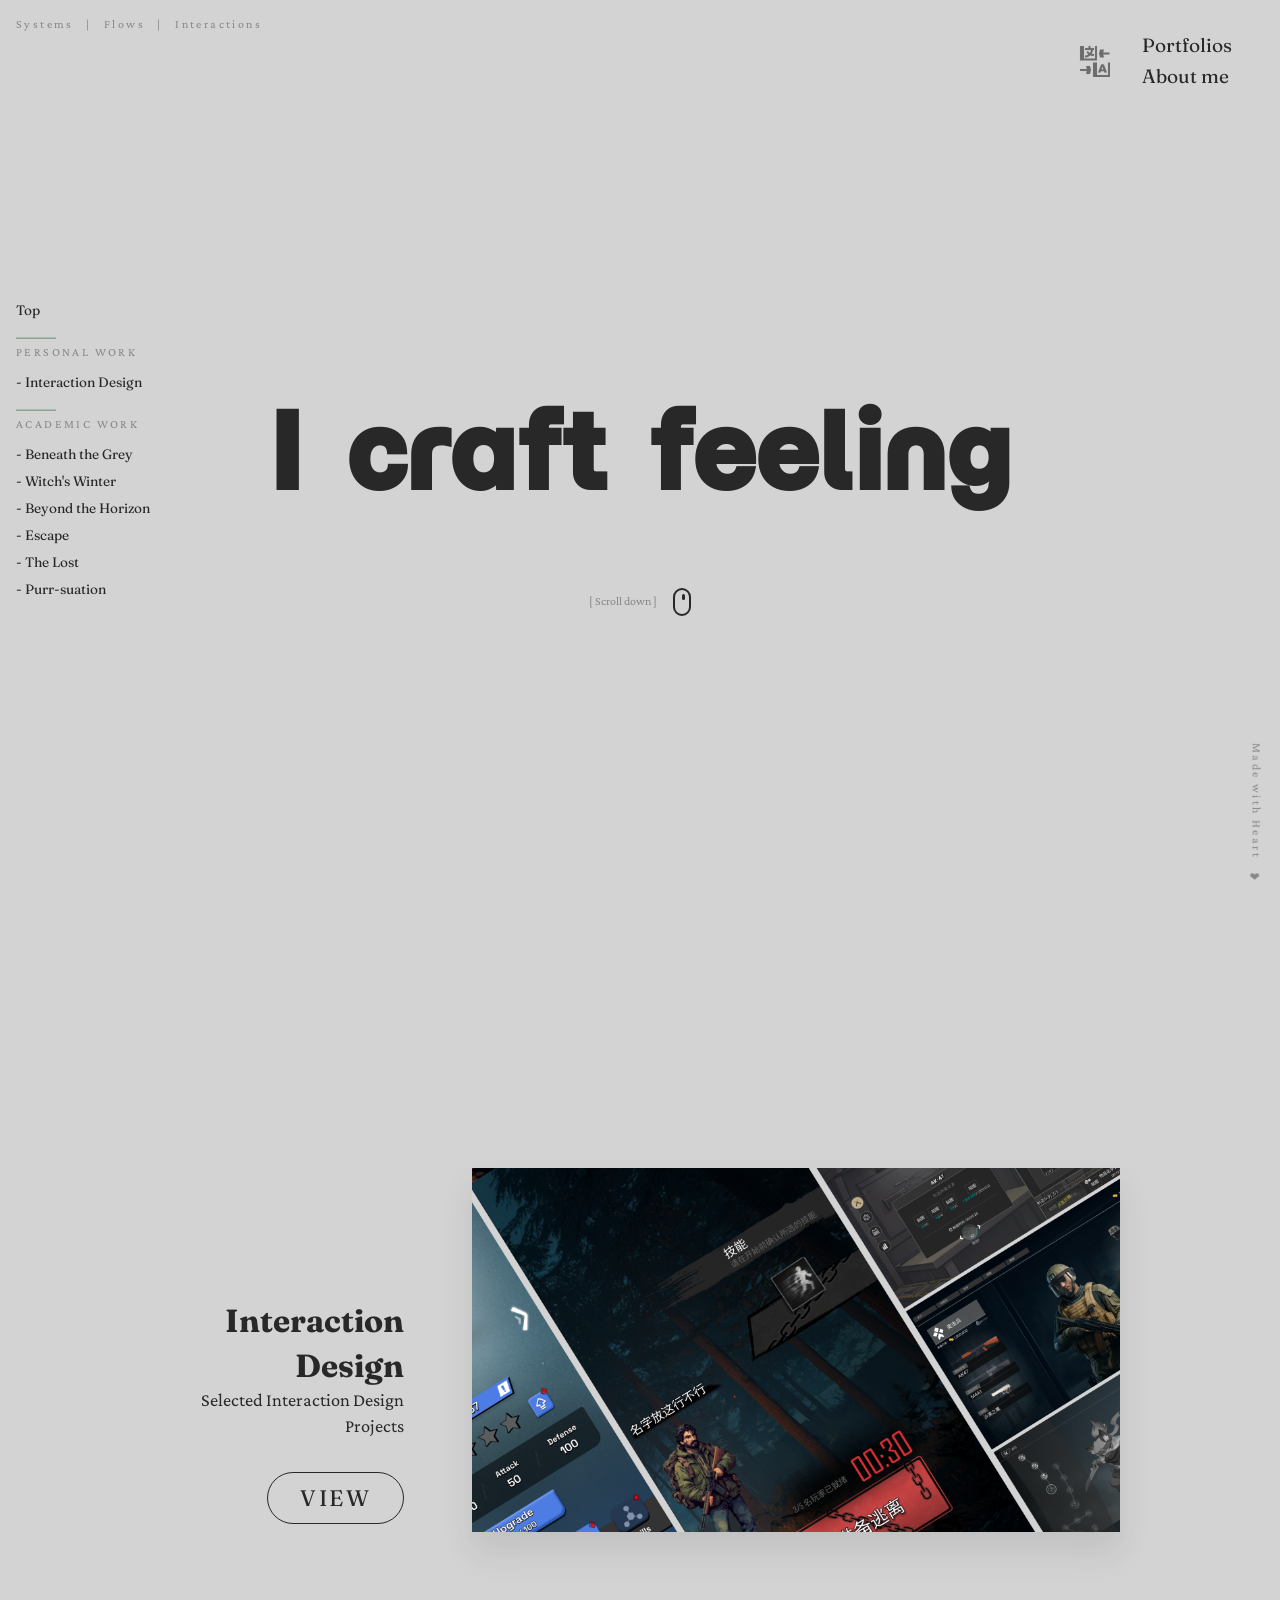
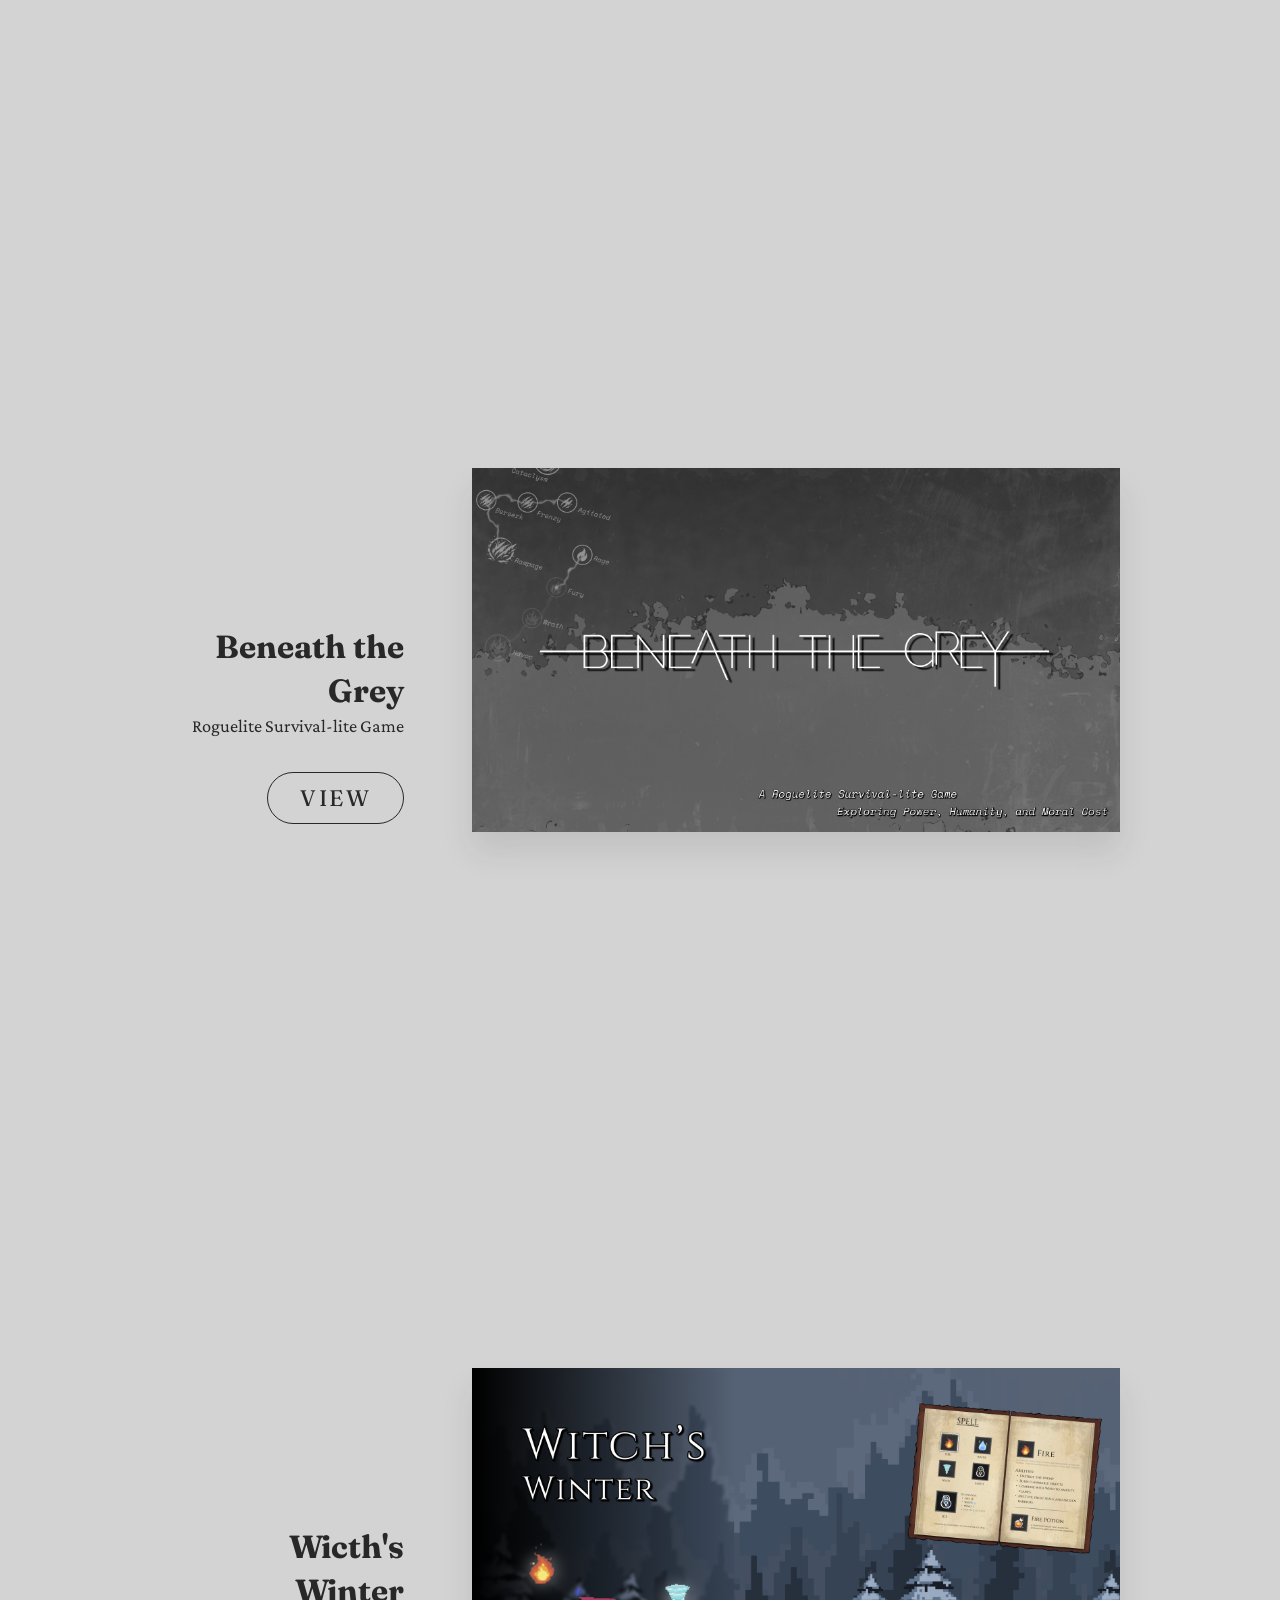
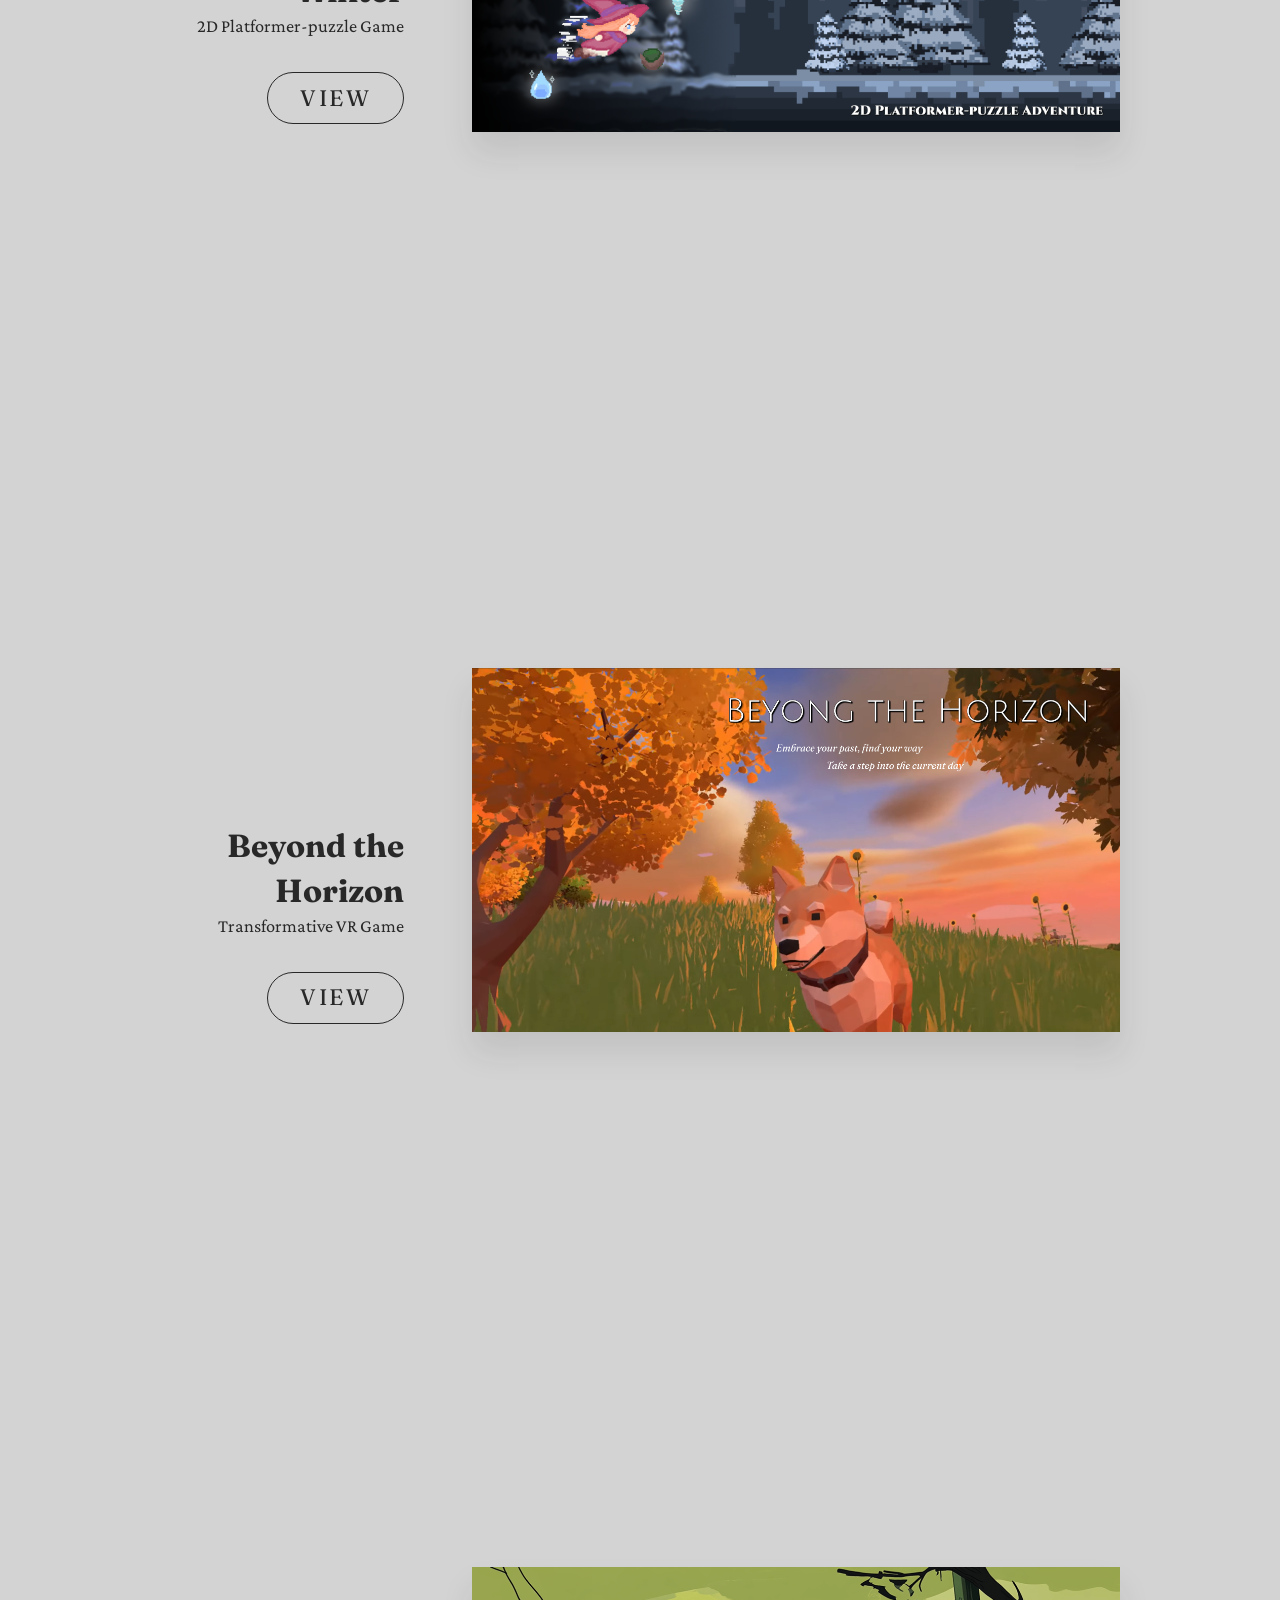
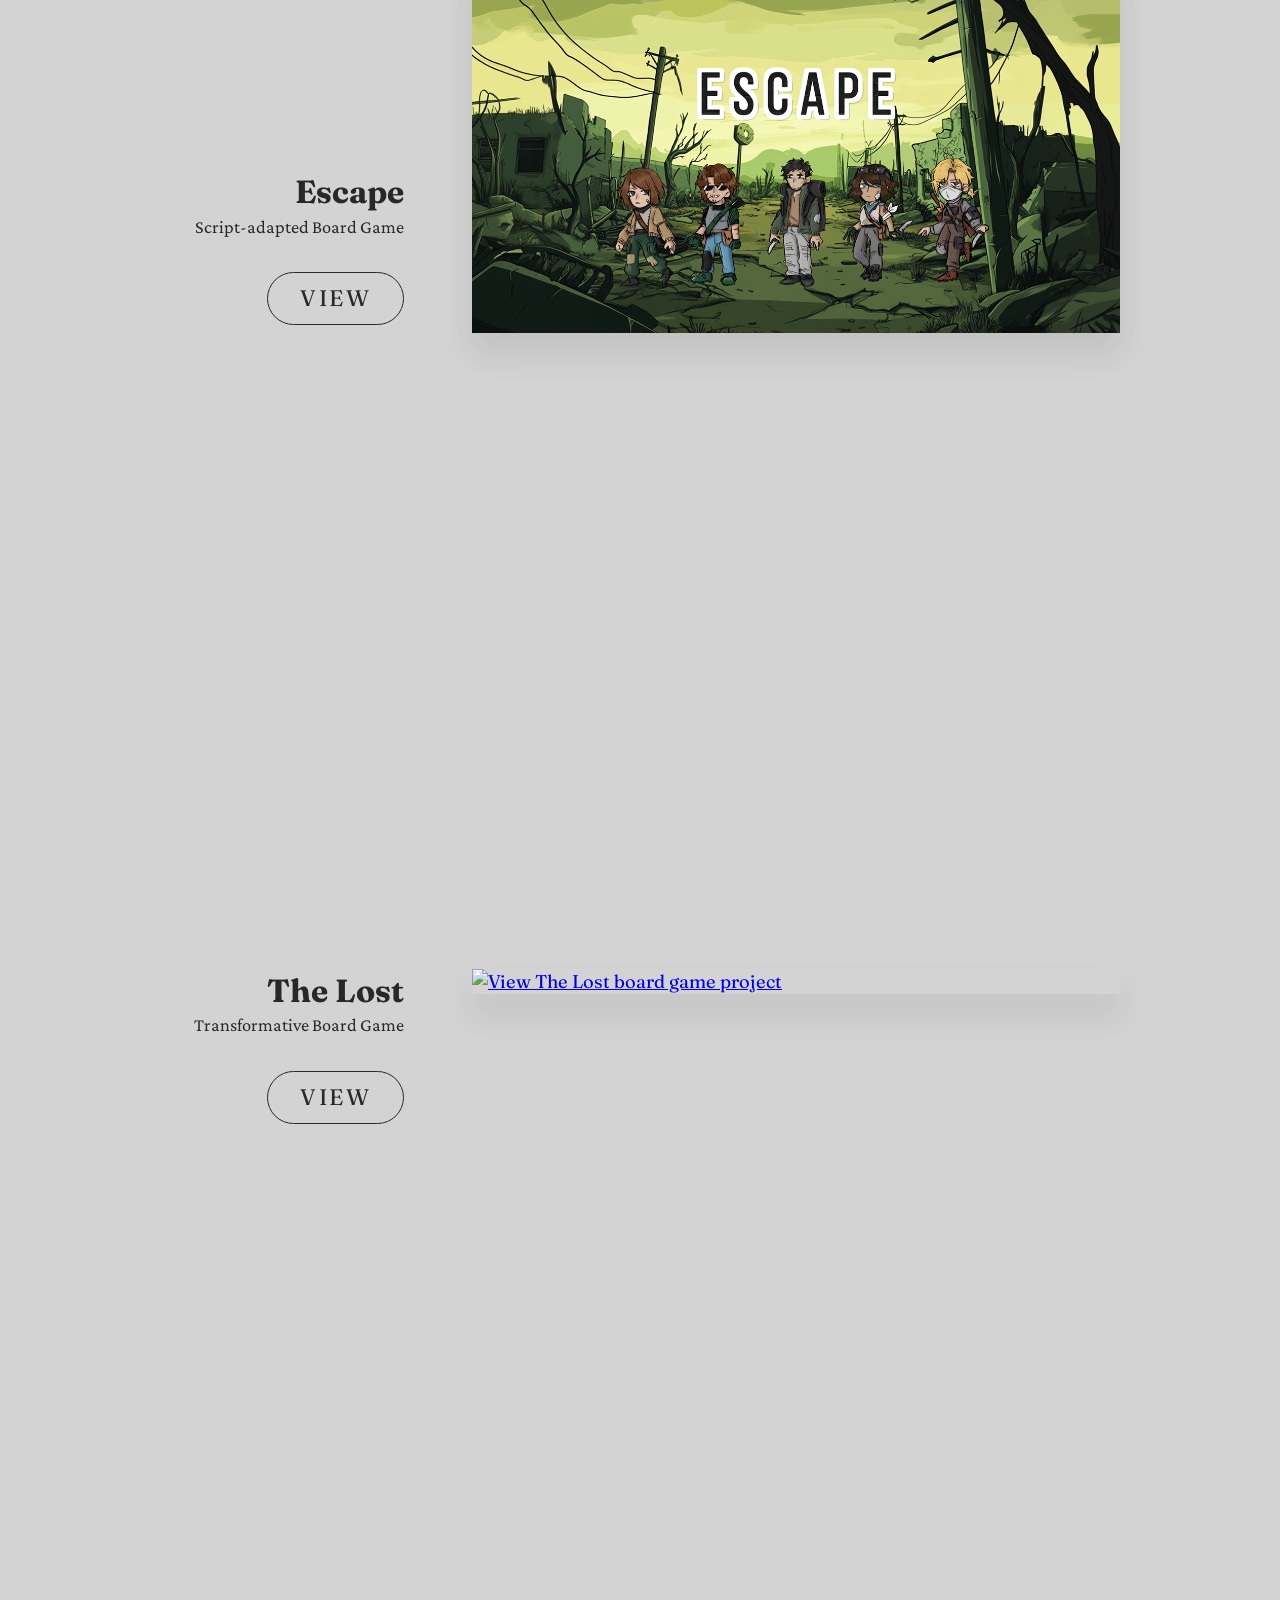
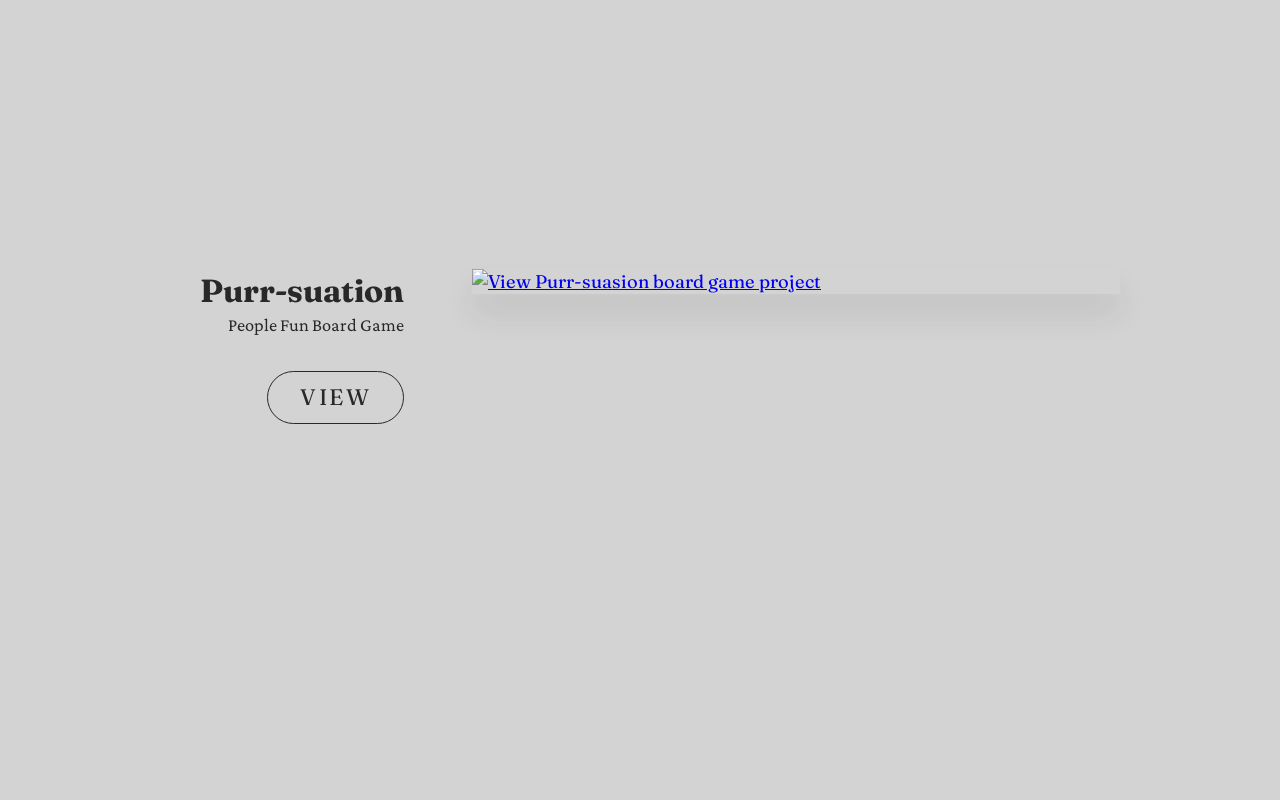
==== commit 159b856b: "adding interaction portfolio half" ====
--- a/index.html
+++ b/index.html
@@ -62,8 +62,21 @@
                 </a>
 
                 <p class="listLabel">
-                    <span class="lang-en">SELECTED WORK</span>
-                    <span class="lang-zh">精选作品</span>
+                    <span class="lang-en">PERSONAL WORK</span>
+                    <span class="lang-zh">个人练习</span>
+                </p>
+
+                <a href="#interactionSet" class="navButton2">
+                    <p class="listTitle">
+                        <span class="lang-en">- Interaction Design</span> 
+                        <span class="lang-zh">- 交互作品</span> 
+                    </p>
+                </a>
+
+
+                <p class="listLabel">
+                    <span class="lang-en">ACADEMIC WORK</span>
+                    <span class="lang-zh">校园作品</span>
                 </p>
 
                 <a href="#projectSix" class="navButton2">
@@ -144,6 +157,30 @@
 
             </section>
 
+            <section class="project grid" id="interactionSet">
+                <div class="projectDes">
+                    <h2 class="projectTitle">
+                        <span class="lang-en">Interaction Design</span>
+                        <span class="lang-zh">交互作品</span> 
+                    </h2>
+
+                    <p>
+                        <span class="lang-en">Selected Interaction Design Projects</span>
+                        <span class="lang-zh">交互设计作品集</span>
+                    </p>
+
+                    <a href="interaction.html" class="projectButton">
+                        <span class="projectBtn-text">VIEW</span>
+                    </a>
+                </div>
+
+                <div>
+                    <a href="interaction.html" class="imageCursor">
+                        <img src="img/interactionSet/interactionSetCover.png" alt="View the selected interaction projects" class="gameImage">
+                    </a>
+                </div>
+            </section>
+
             <section class="project grid" id="projectSix">
                 <div class="projectDes">
                     <h2 class="projectTitle">
--- a/css/main.css
+++ b/css/main.css
@@ -241,13 +241,13 @@
   background-color: #6a8e74;
   transform: translateY(-0.4rem);
 
-  animation-name: lineMove;
+  /* animation-name: lineMove;
   animation-duration: 5s;
   animation-timing-function: ease-in-out;
-  animation-iteration-count: infinite;
-}
-
-@keyframes lineMove {
+  animation-iteration-count: infinite; */
+}
+
+/* @keyframes lineMove {
   0% {
     width: 2.5rem;
   }
@@ -259,7 +259,7 @@
   100% {
     width: 2.5rem;
   }
-}
+} */
 
 /* header */
 
@@ -518,6 +518,7 @@
 ul {
   font-size: 1.05rem;
   margin-left: 1rem;
+  list-style-type: square;
 }
 
 /* about */
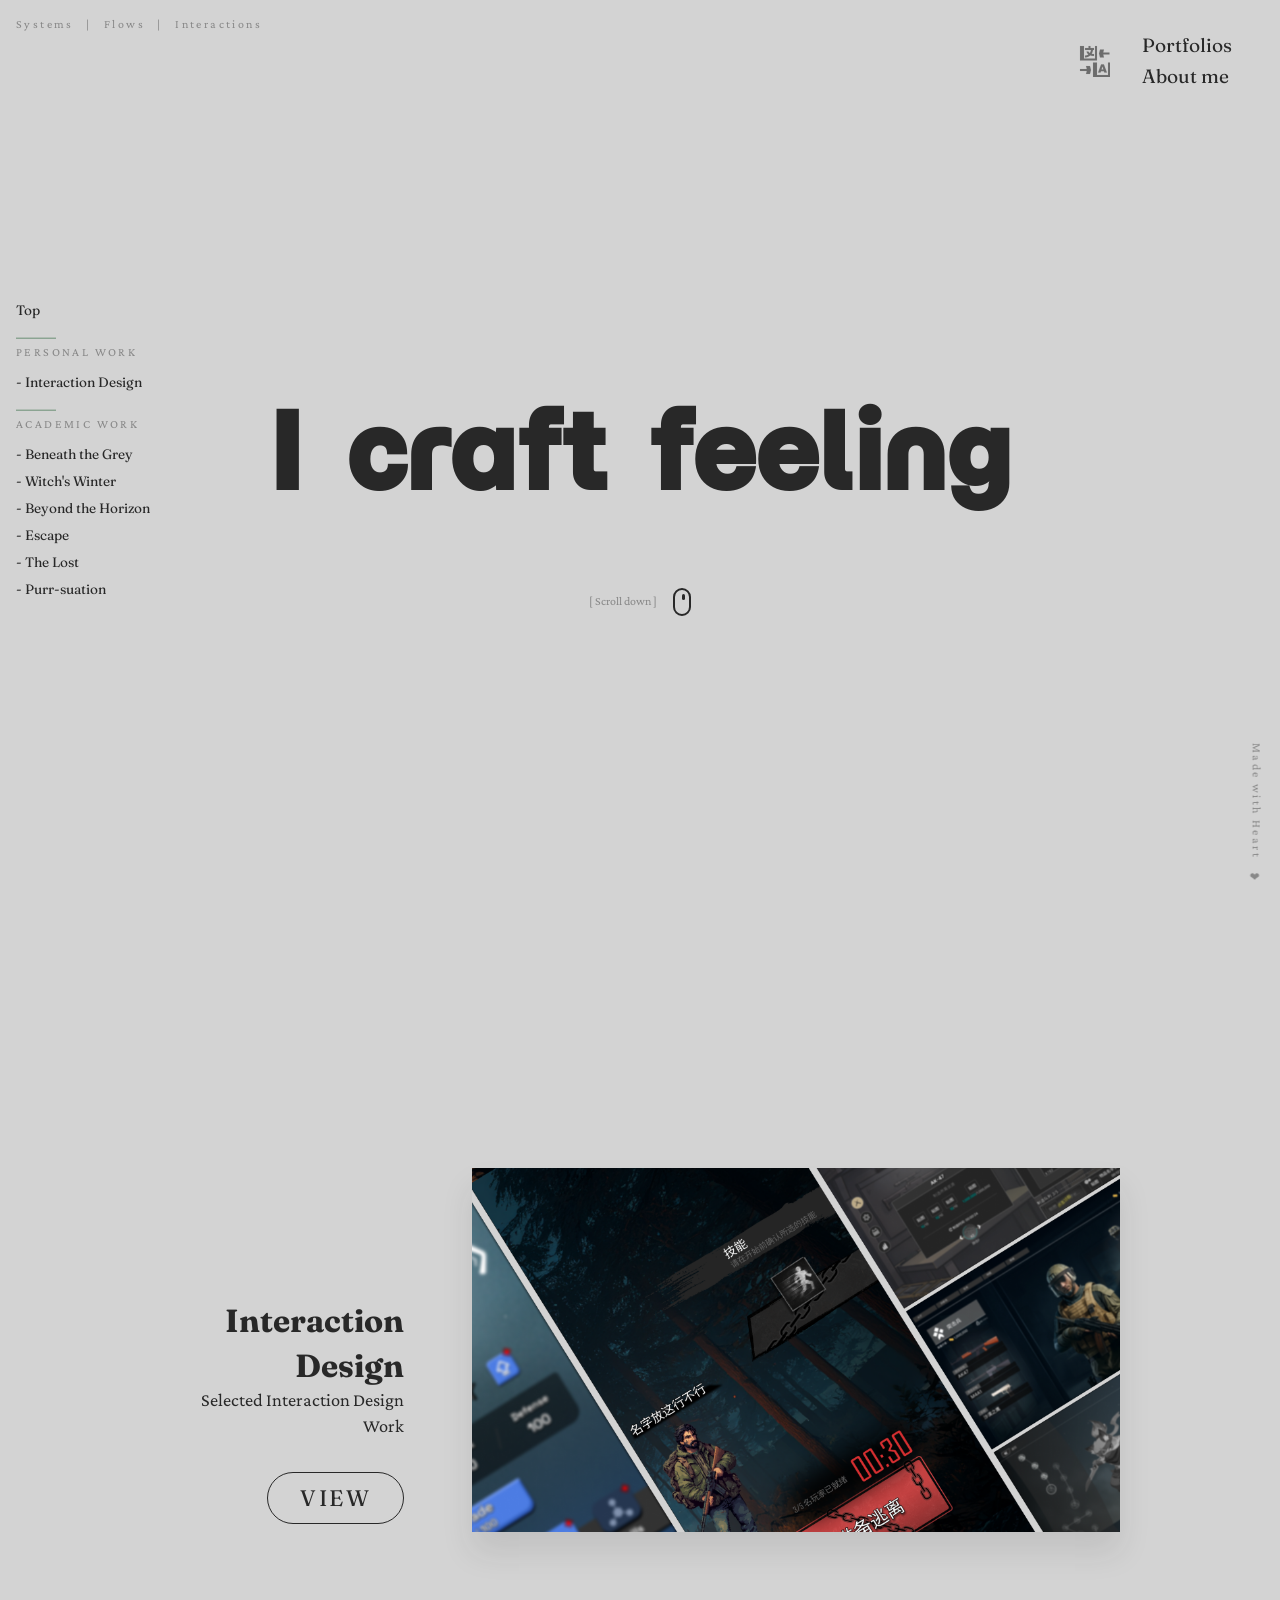
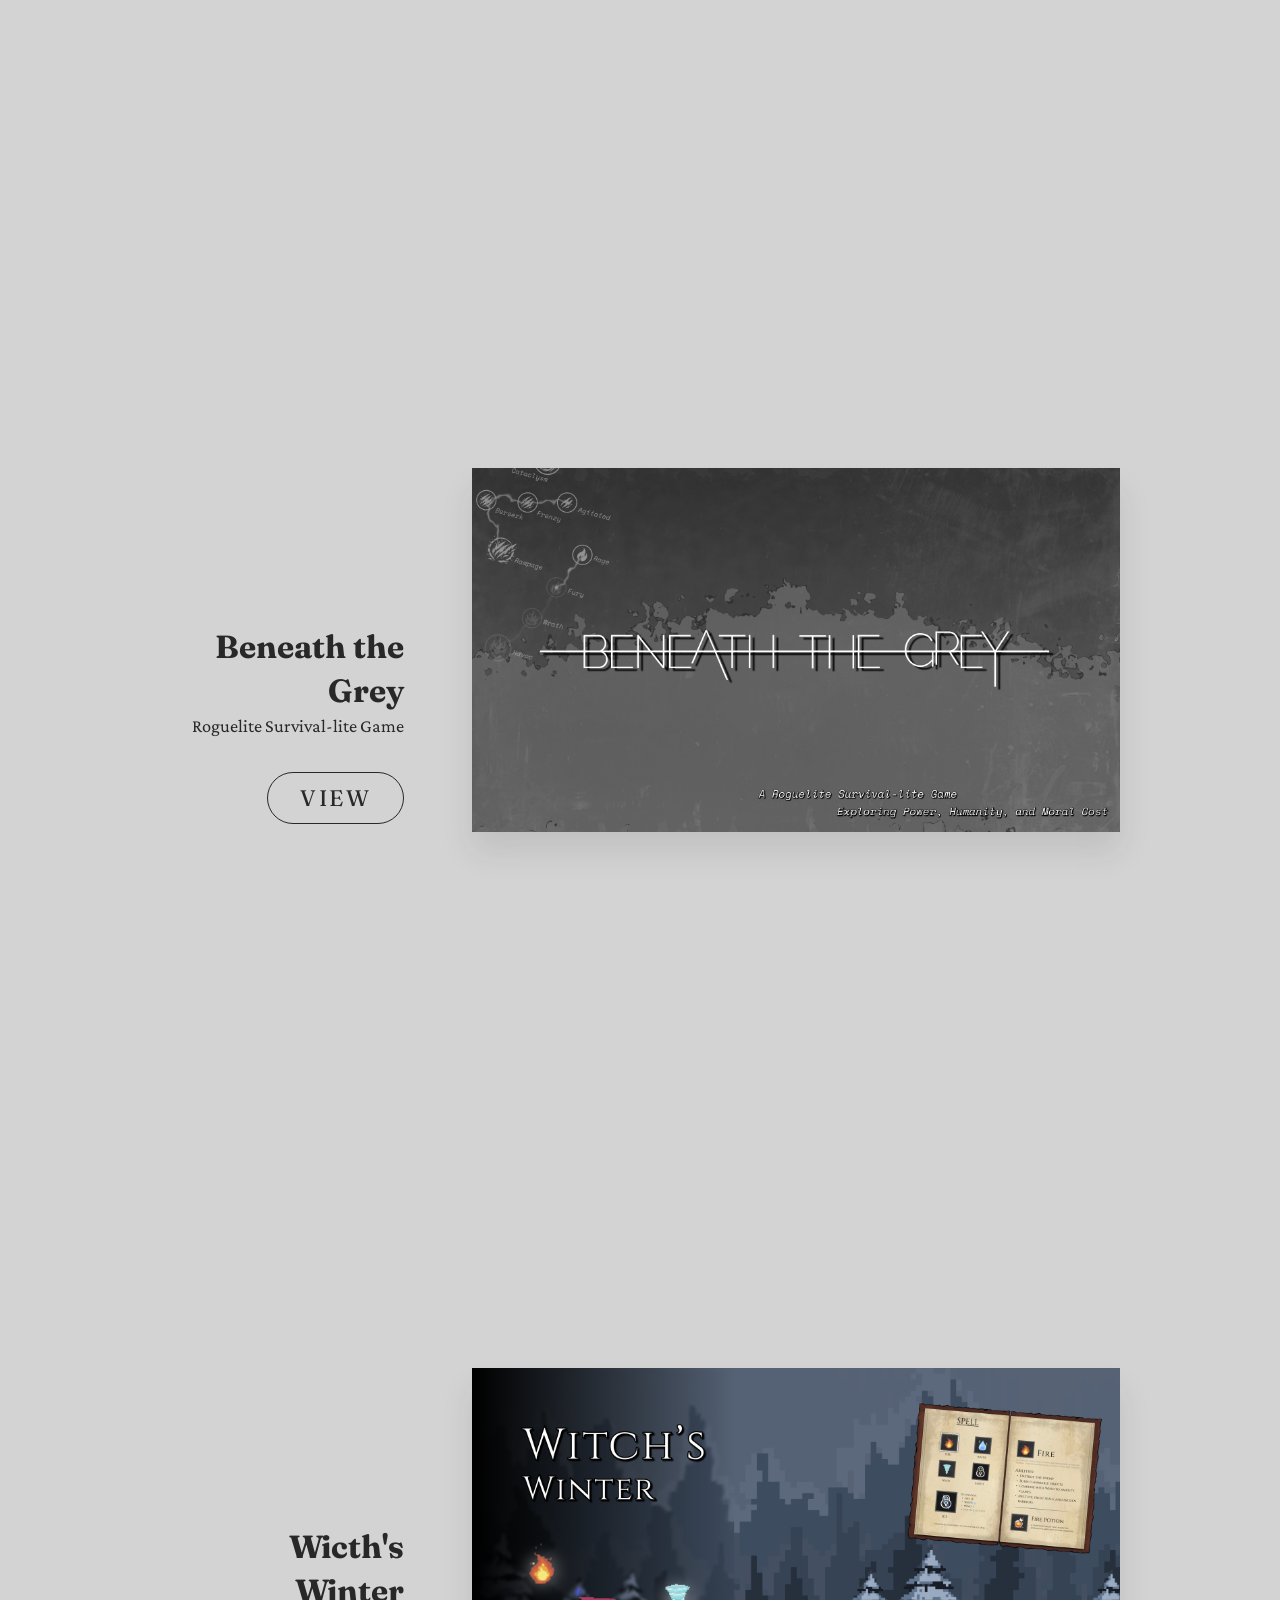
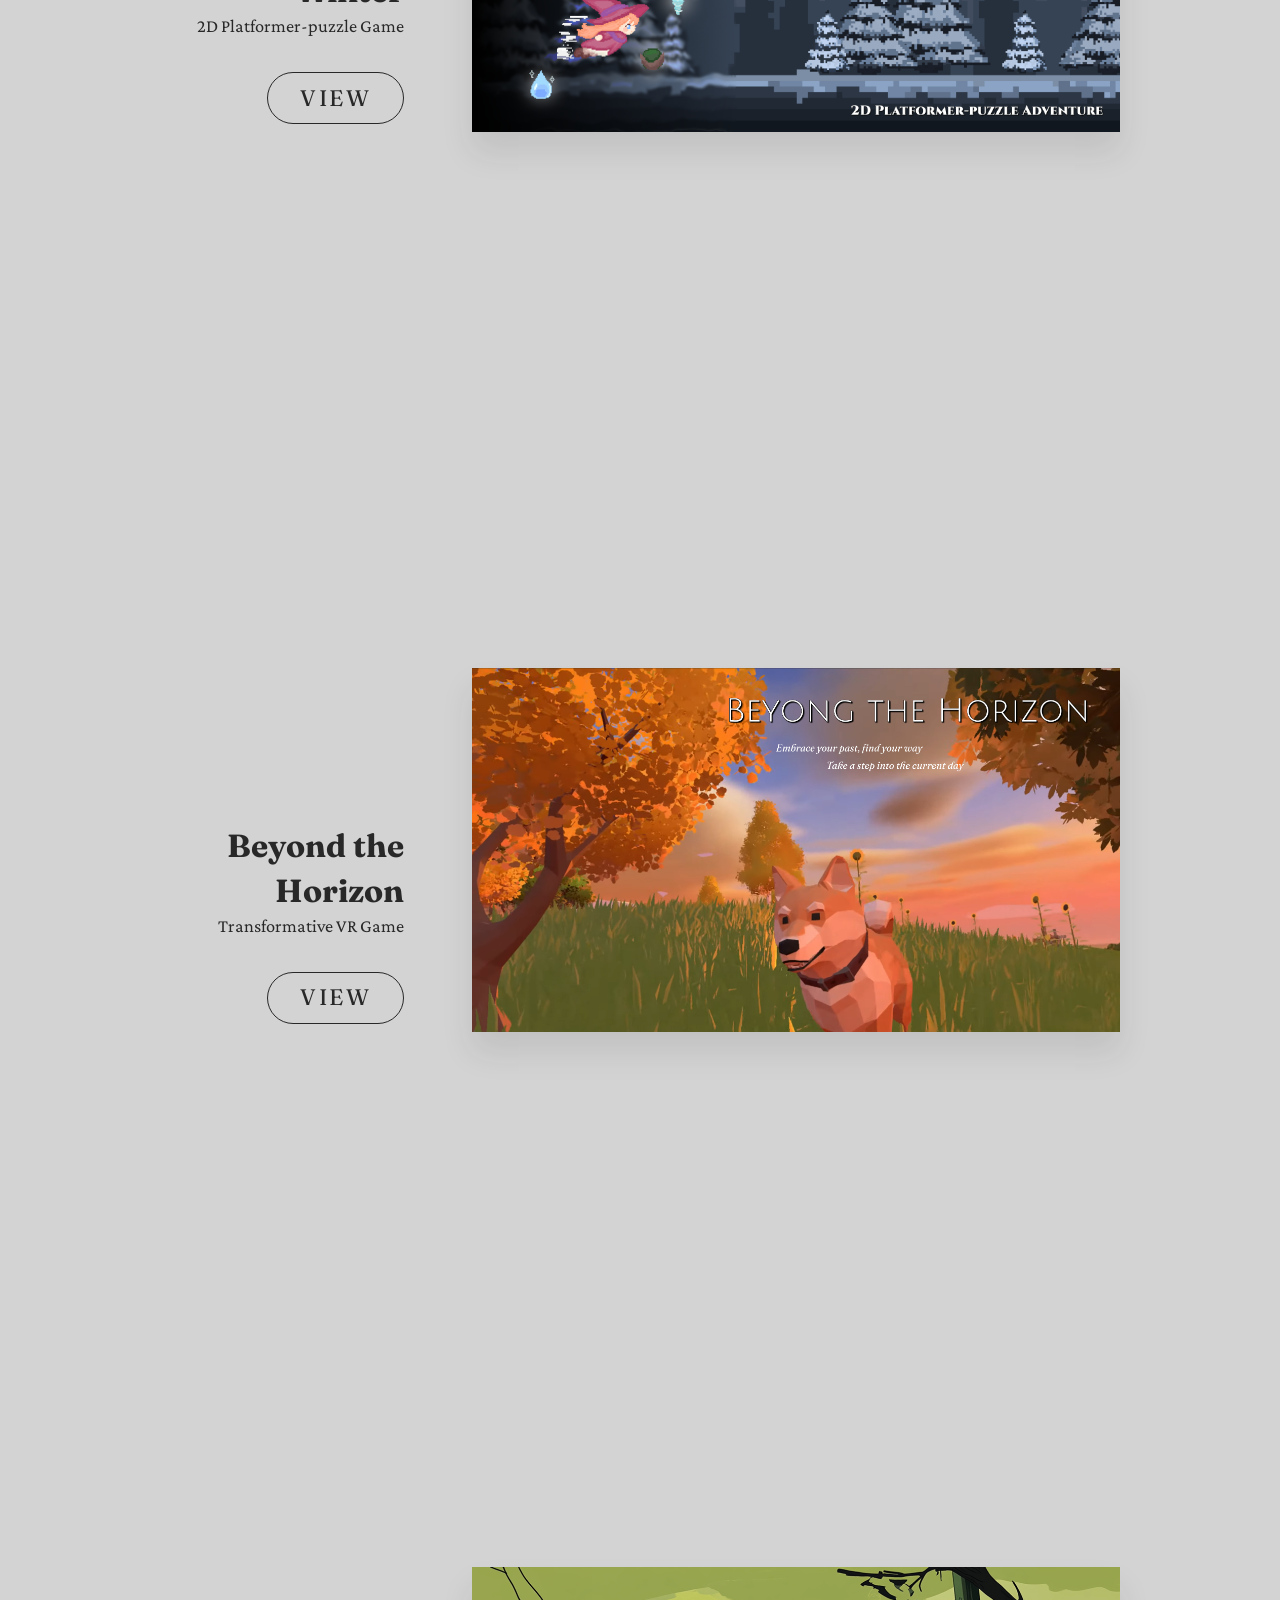
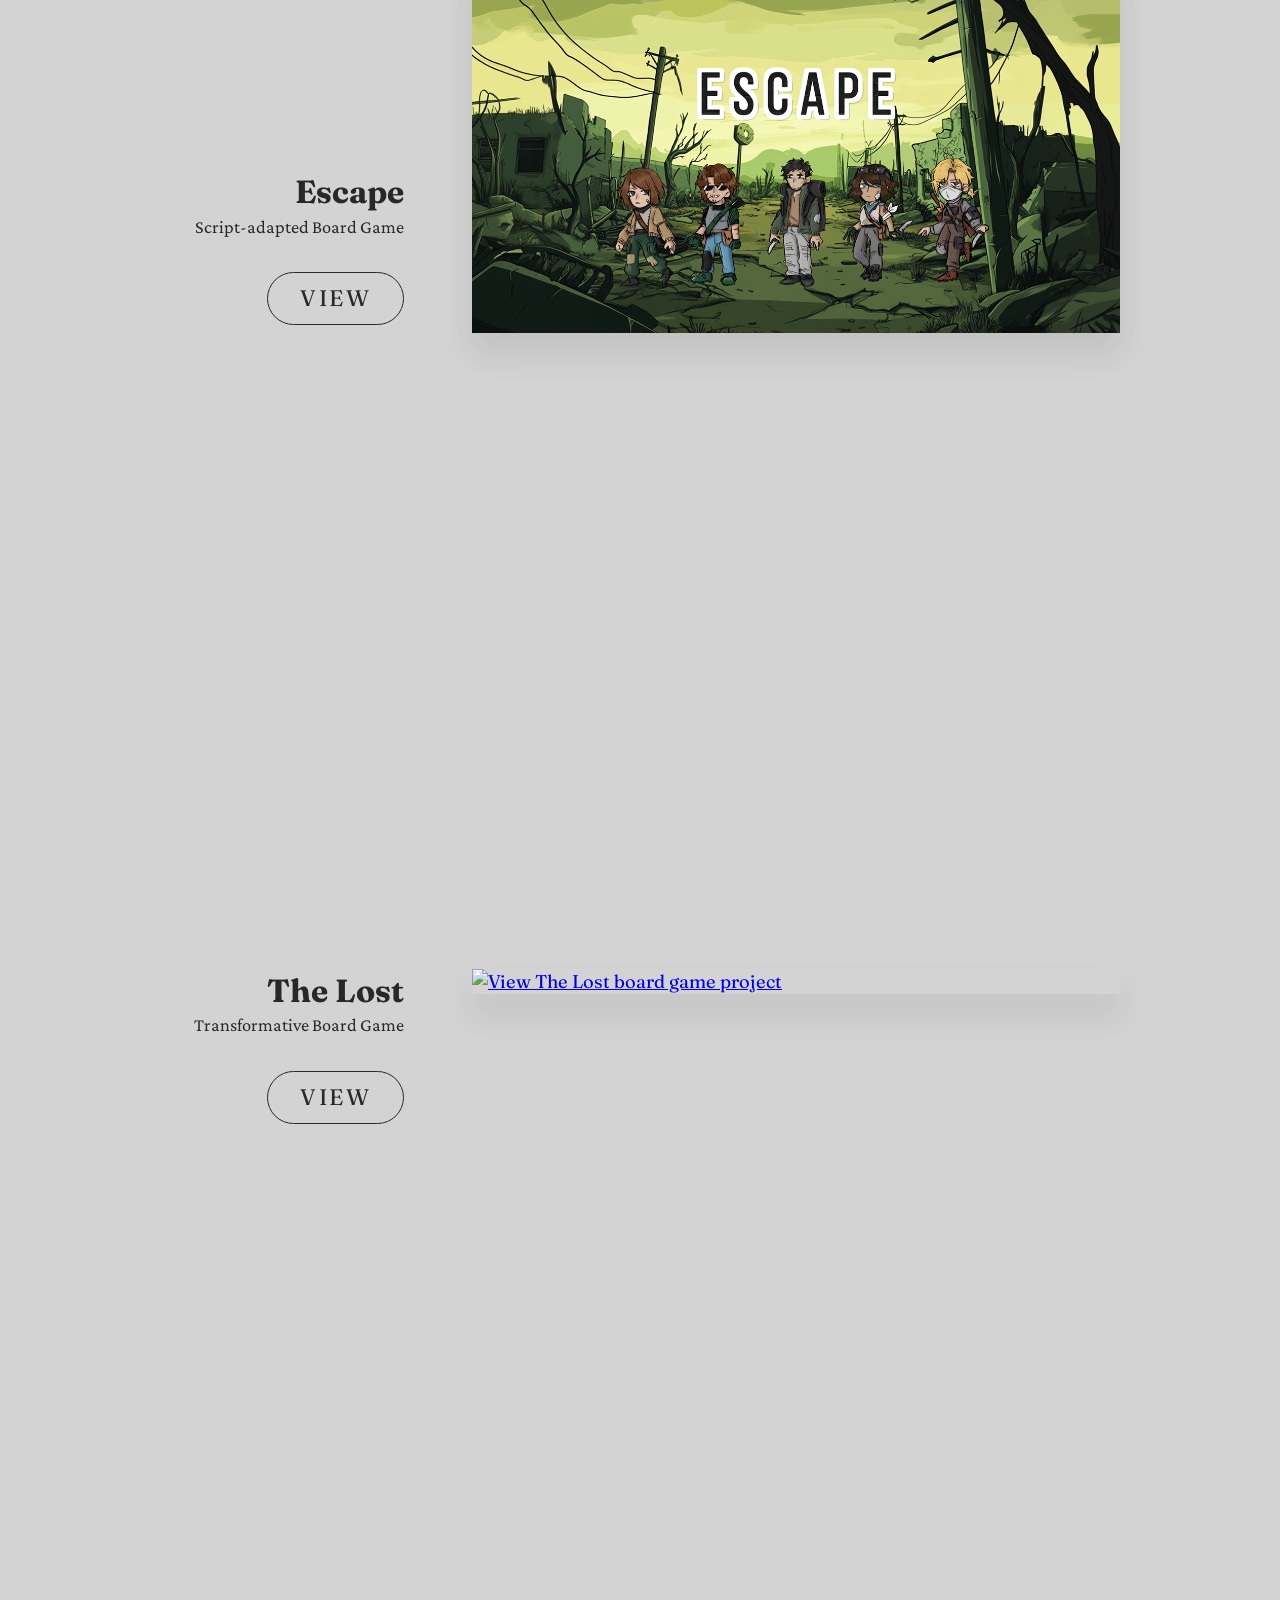
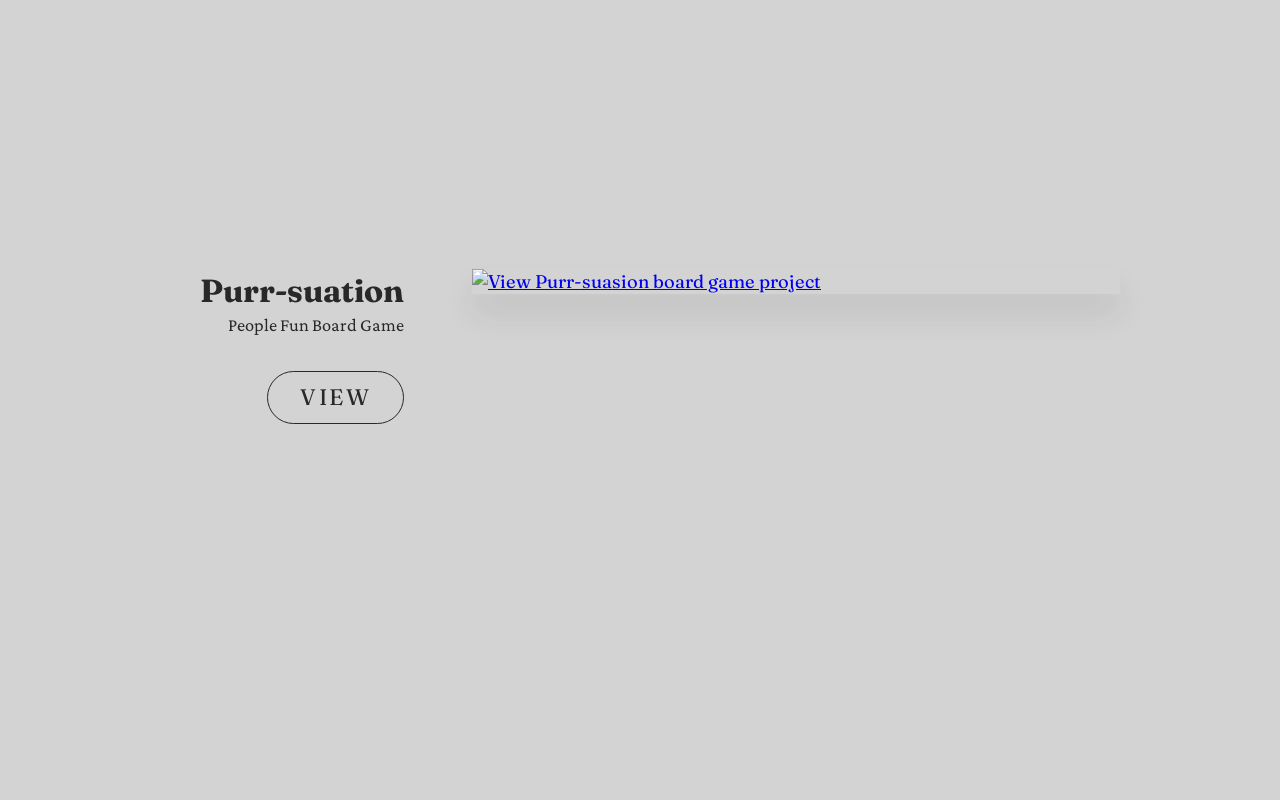
==== commit 27b1dc5f: "adding icon for image" ====
--- a/index.html
+++ b/index.html
@@ -76,7 +76,7 @@
 
                 <p class="listLabel">
                     <span class="lang-en">ACADEMIC WORK</span>
-                    <span class="lang-zh">校园作品</span>
+                    <span class="lang-zh">学术作品</span>
                 </p>
 
                 <a href="#projectSix" class="navButton2">
@@ -165,7 +165,7 @@
                     </h2>
 
                     <p>
-                        <span class="lang-en">Selected Interaction Design Projects</span>
+                        <span class="lang-en">Selected Interaction Design Work</span>
                         <span class="lang-zh">交互设计作品集</span>
                     </p>
 
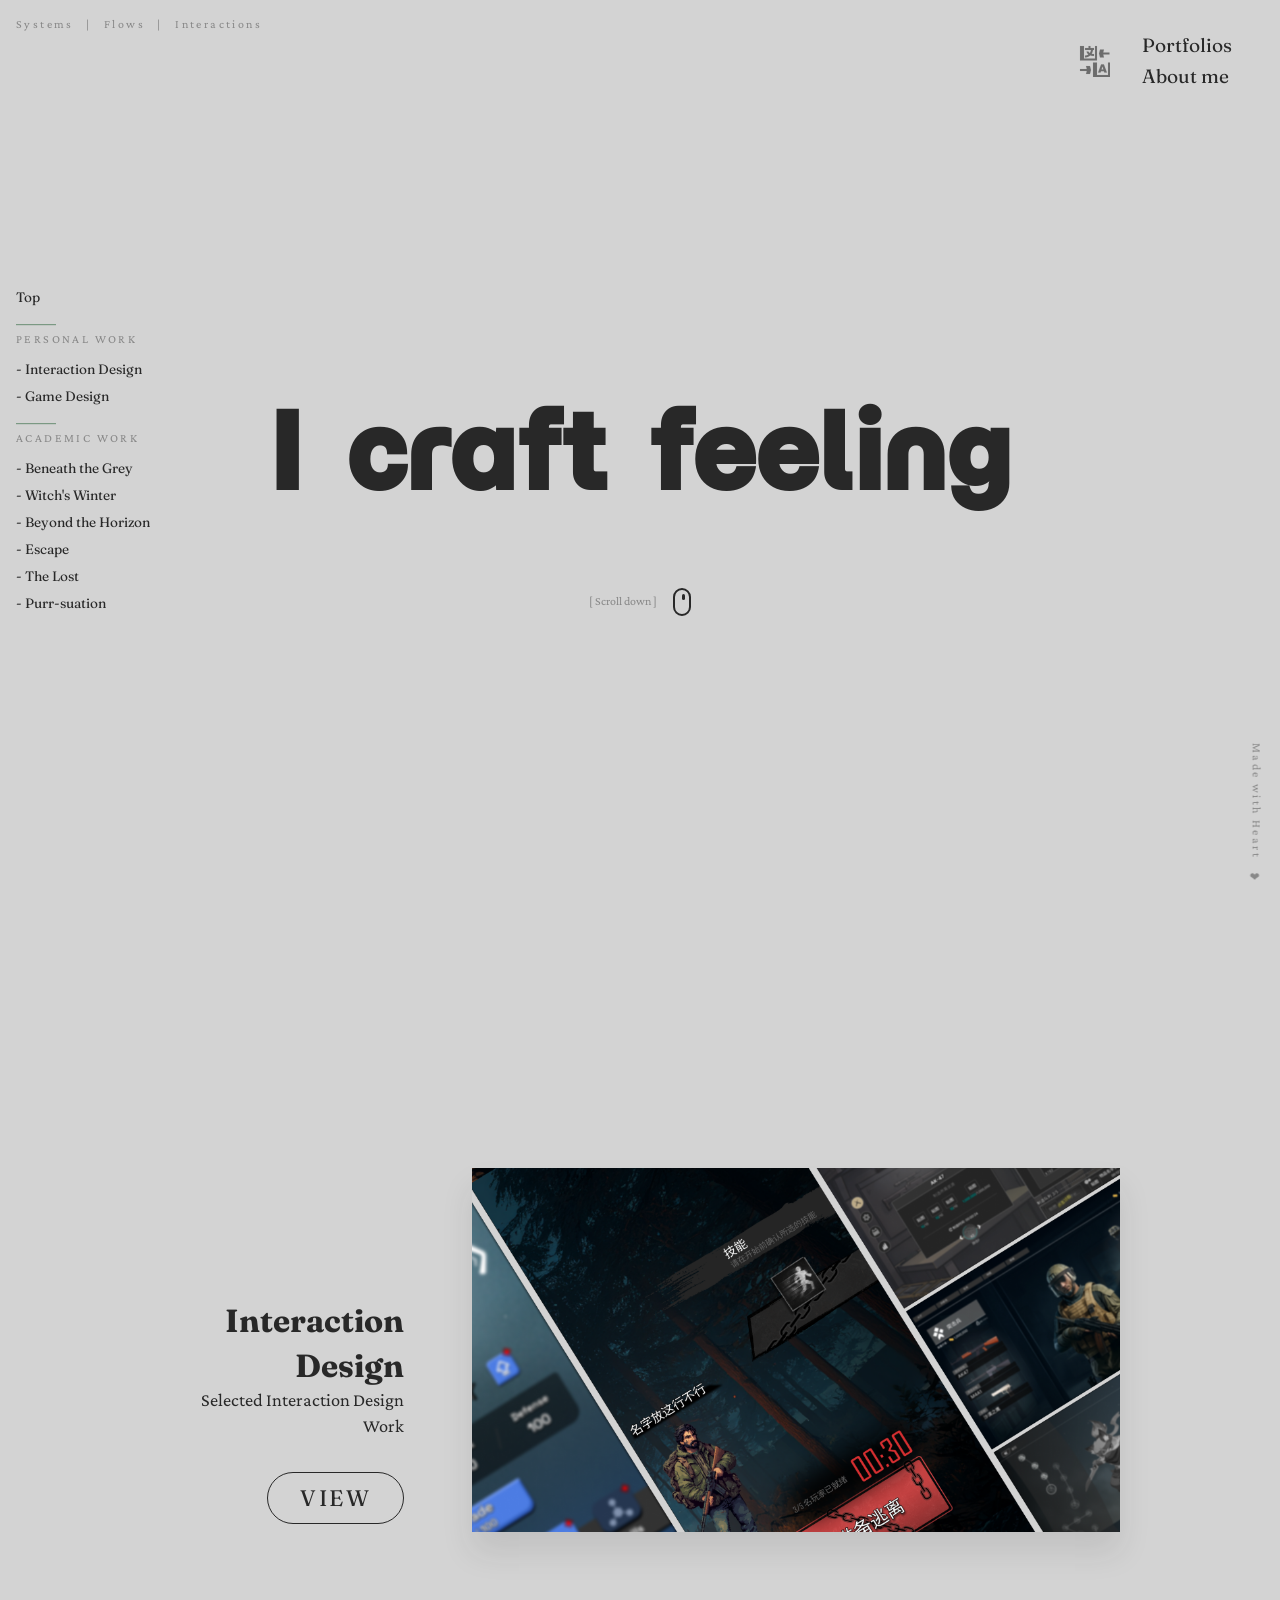
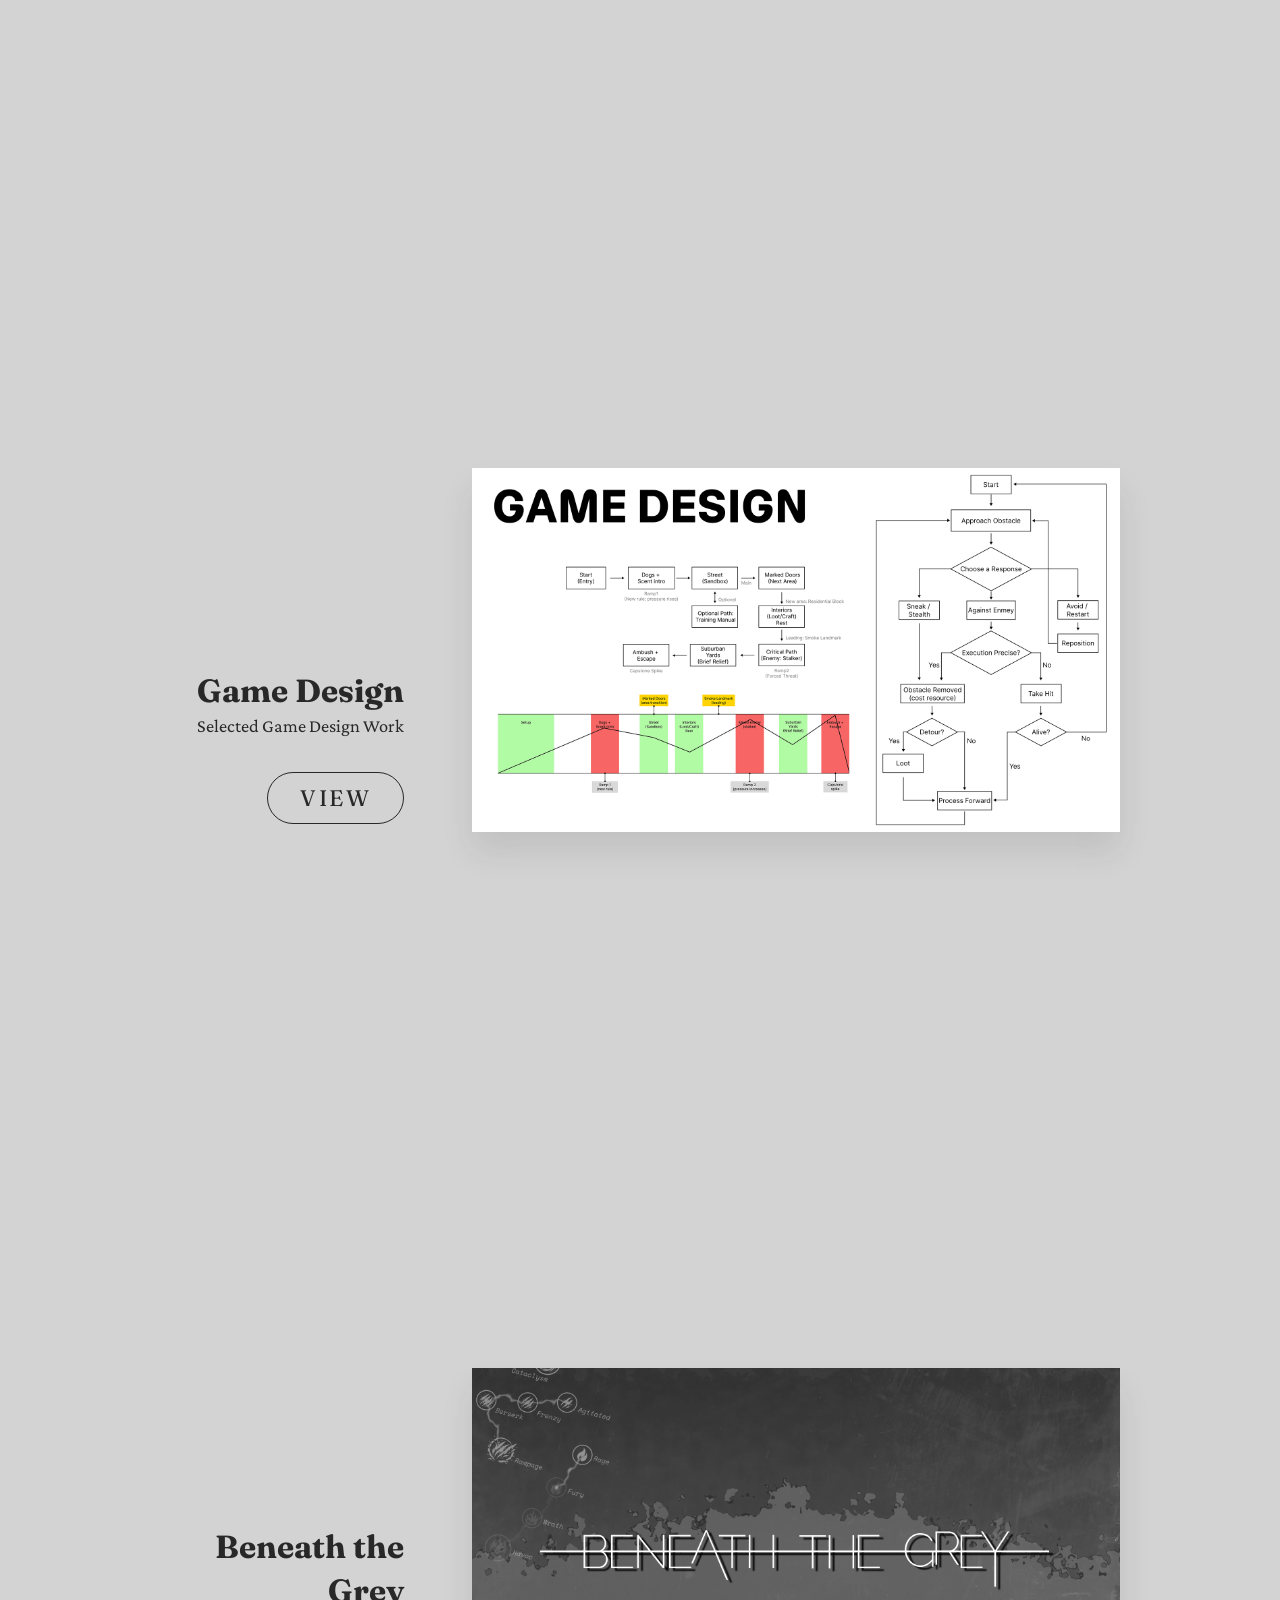
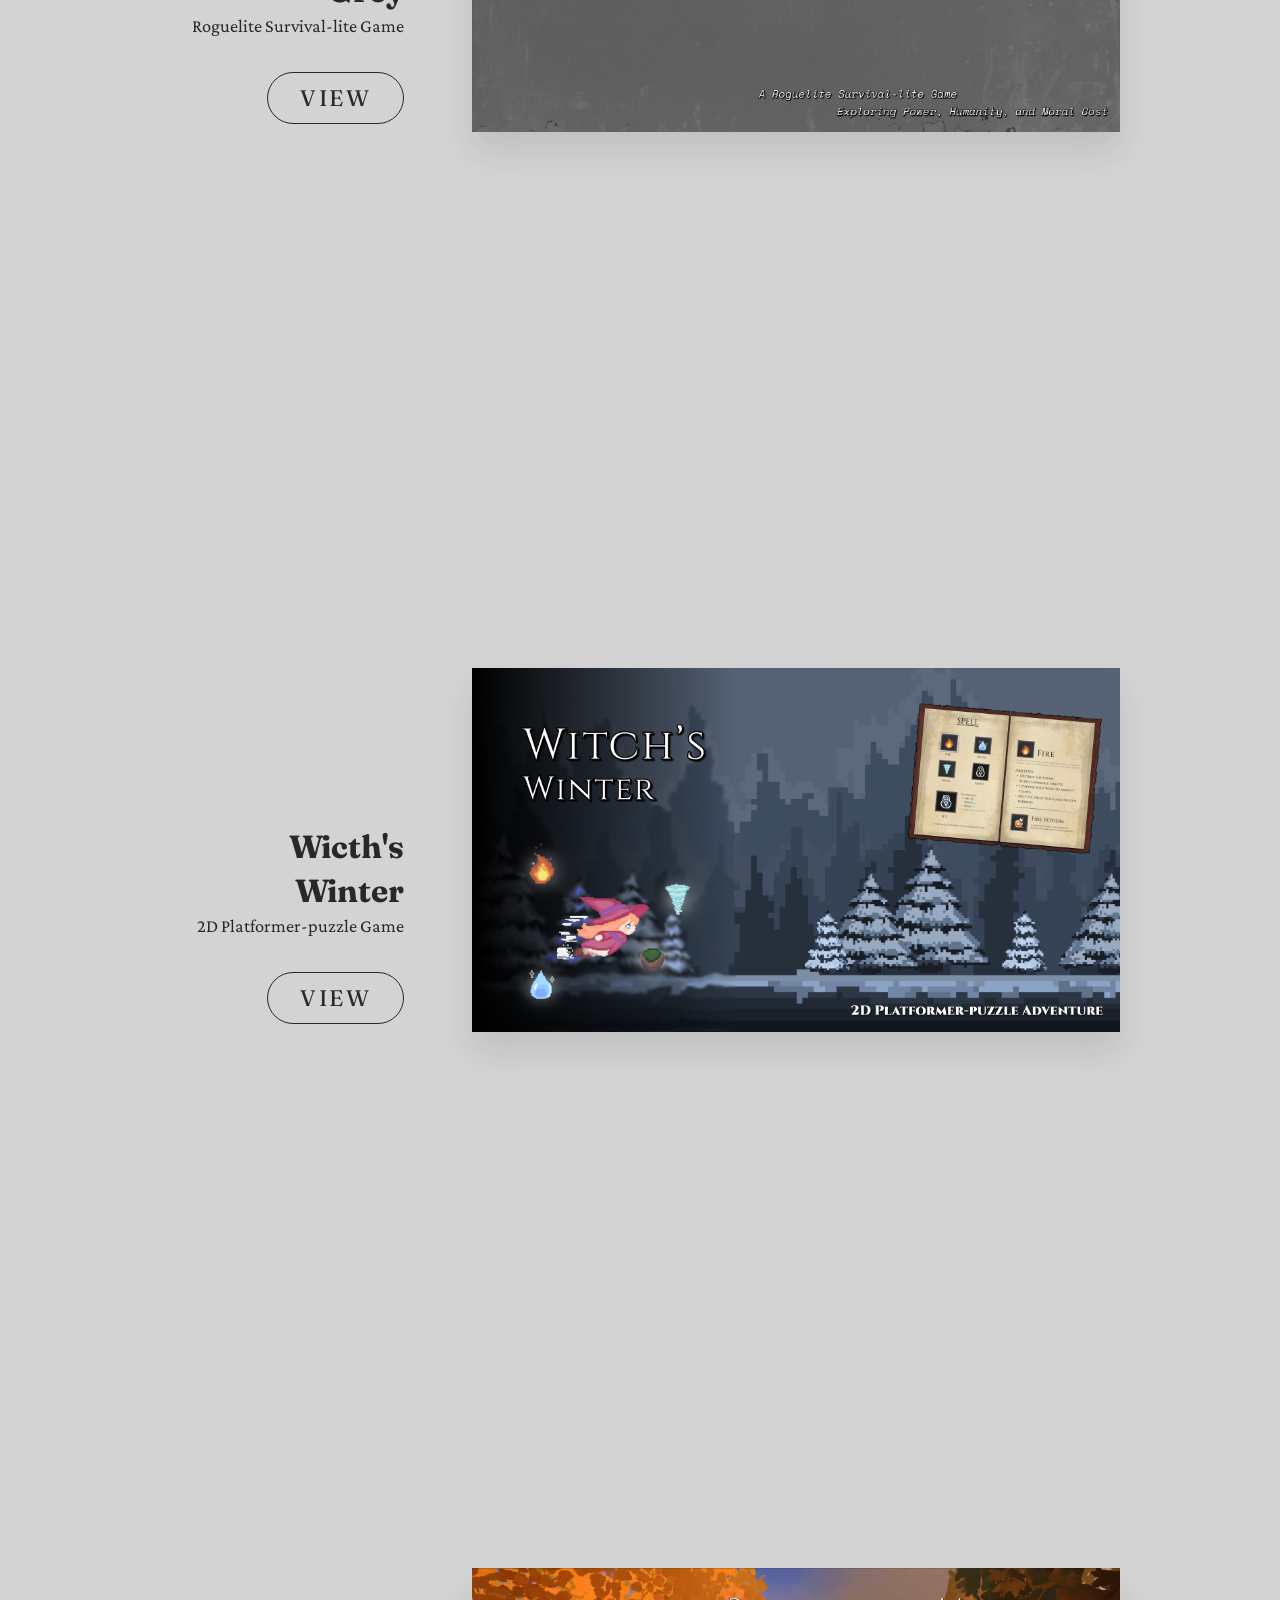
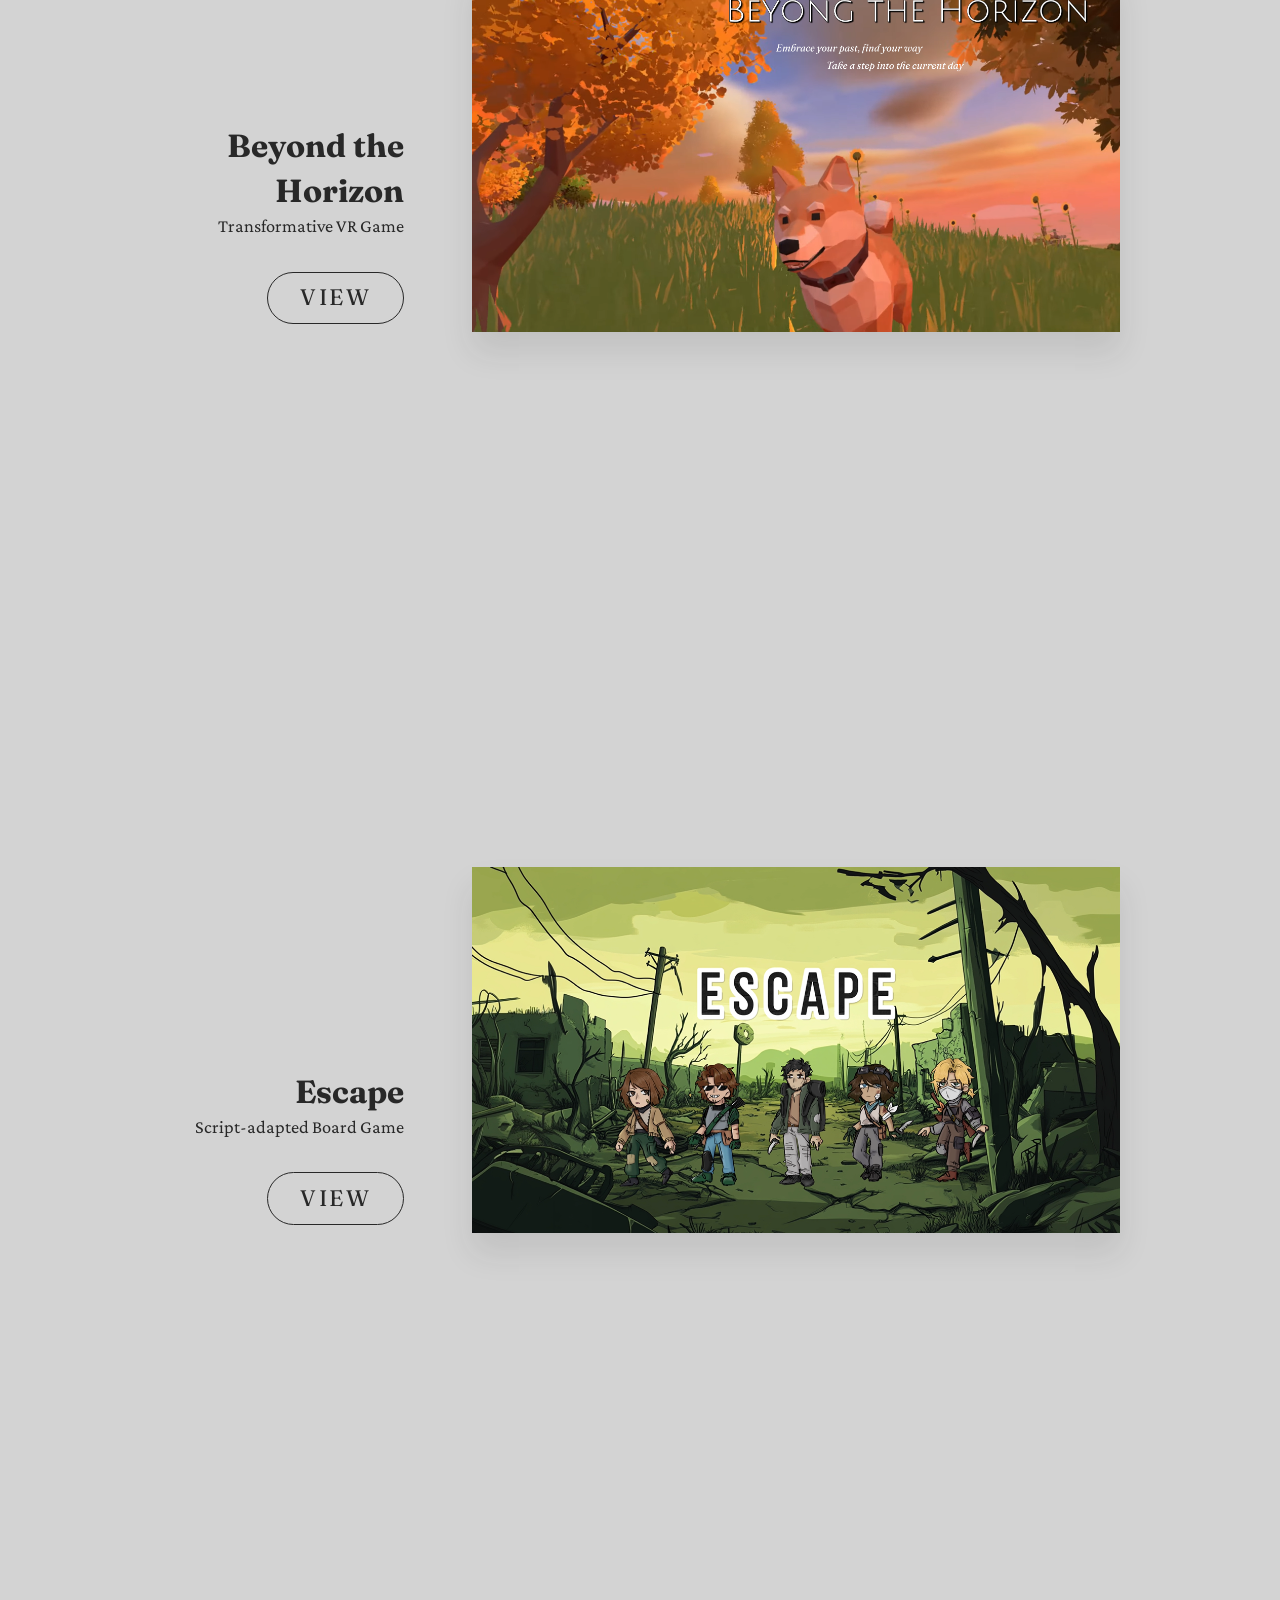
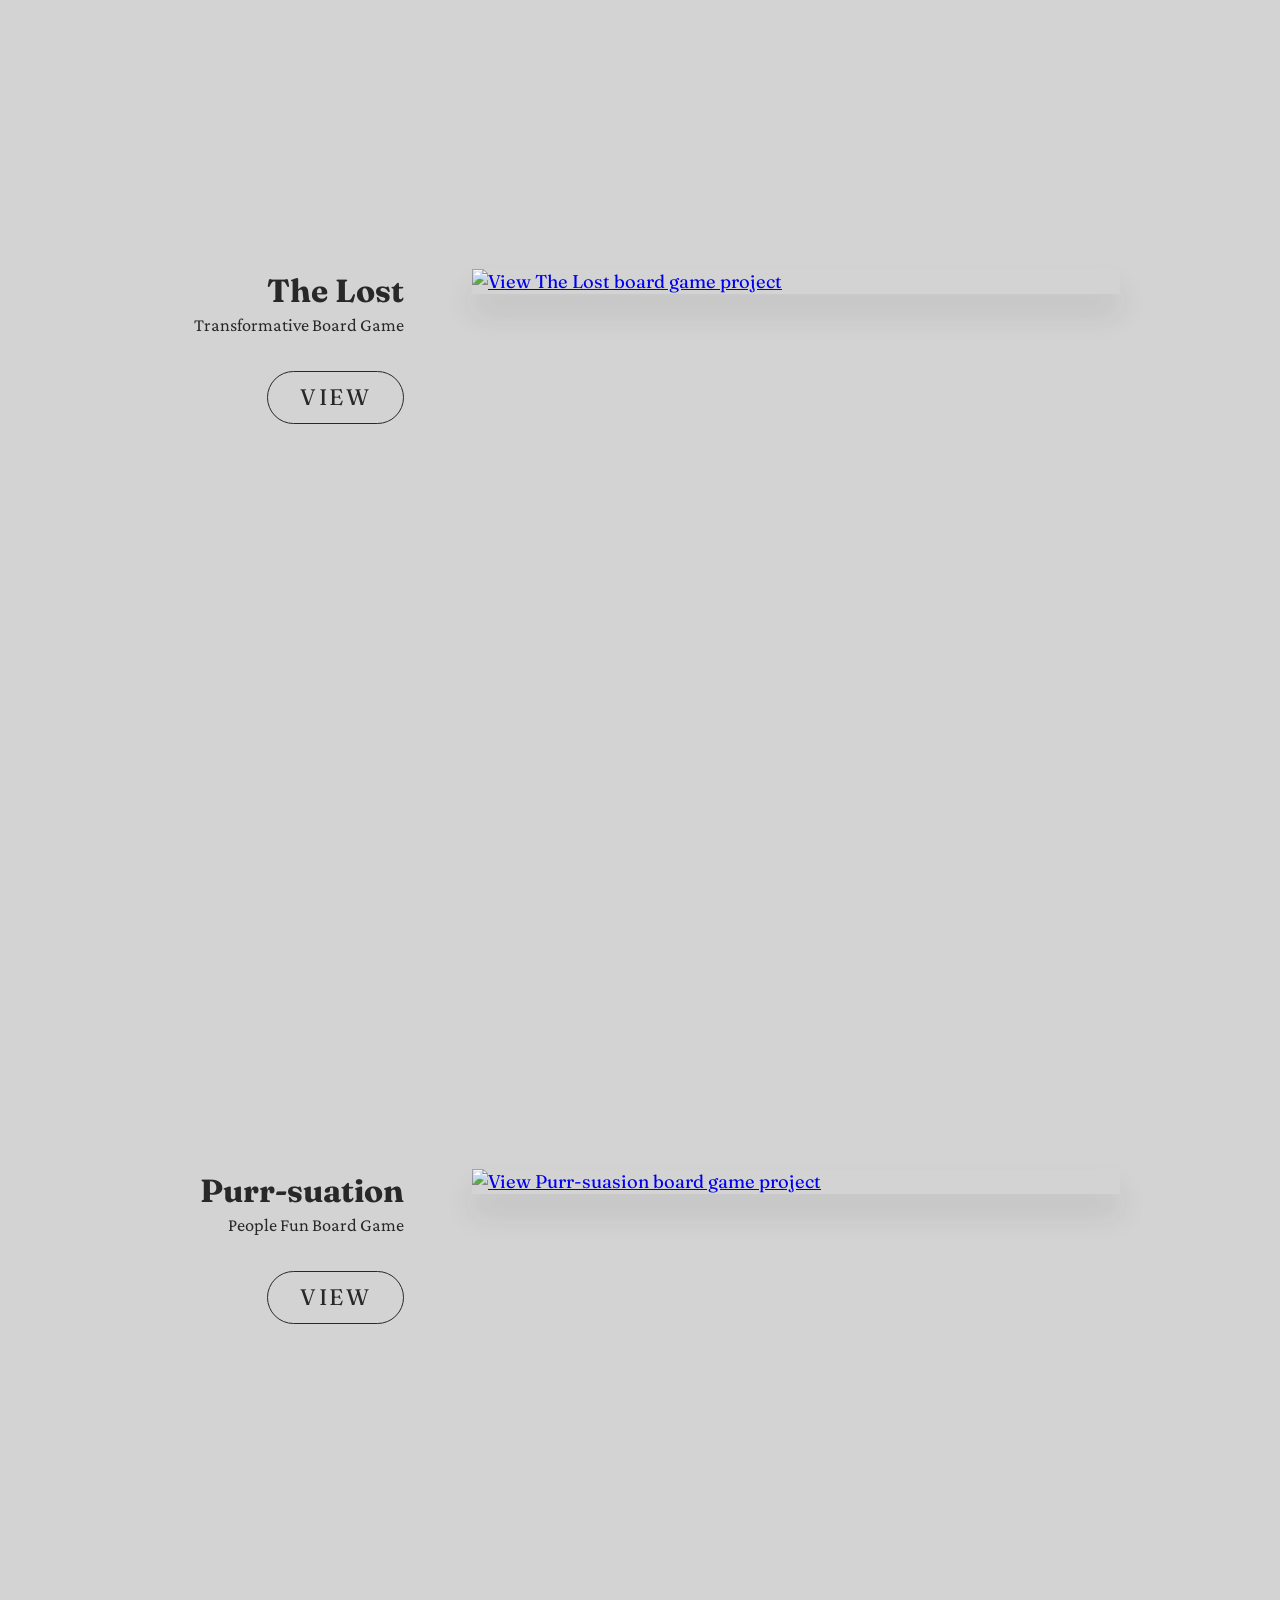
==== commit 353abcef: "adding game design html & some detailed be minor adjust" ====
--- a/index.html
+++ b/index.html
@@ -73,6 +73,13 @@
                     </p>
                 </a>
 
+                <a href="#gameSet" class="navButton2">
+                    <p class="listTitle">
+                        <span class="lang-en">- Game Design</span> 
+                        <span class="lang-zh">- 策划作品</span> 
+                    </p>
+                </a>
+
 
                 <p class="listLabel">
                     <span class="lang-en">ACADEMIC WORK</span>
@@ -176,7 +183,31 @@
 
                 <div>
                     <a href="interaction.html" class="imageCursor">
-                        <img src="img/interactionSet/interactionSetCover.png" alt="View the selected interaction projects" class="gameImage">
+                        <img src="img/interactionSet/interactionSetCover.png" alt="View the selected interaction work" class="gameImage">
+                    </a>
+                </div>
+            </section>
+
+            <section class="project grid" id="gameSet">
+                <div class="projectDes">
+                    <h2 class="projectTitle">
+                        <span class="lang-en">Game Design</span>
+                        <span class="lang-zh">策划作品</span> 
+                    </h2>
+
+                    <p>
+                        <span class="lang-en">Selected Game Design Work</span>
+                        <span class="lang-zh">游戏策划作品集</span>
+                    </p>
+
+                    <a href="gameDesign.html" class="projectButton">
+                        <span class="projectBtn-text">VIEW</span>
+                    </a>
+                </div>
+
+                <div>
+                    <a href="gameDesign.html" class="imageCursor">
+                        <img src="img/gameSet/cover.png" alt="View the selected game work" class="gameImage">
                     </a>
                 </div>
             </section>
